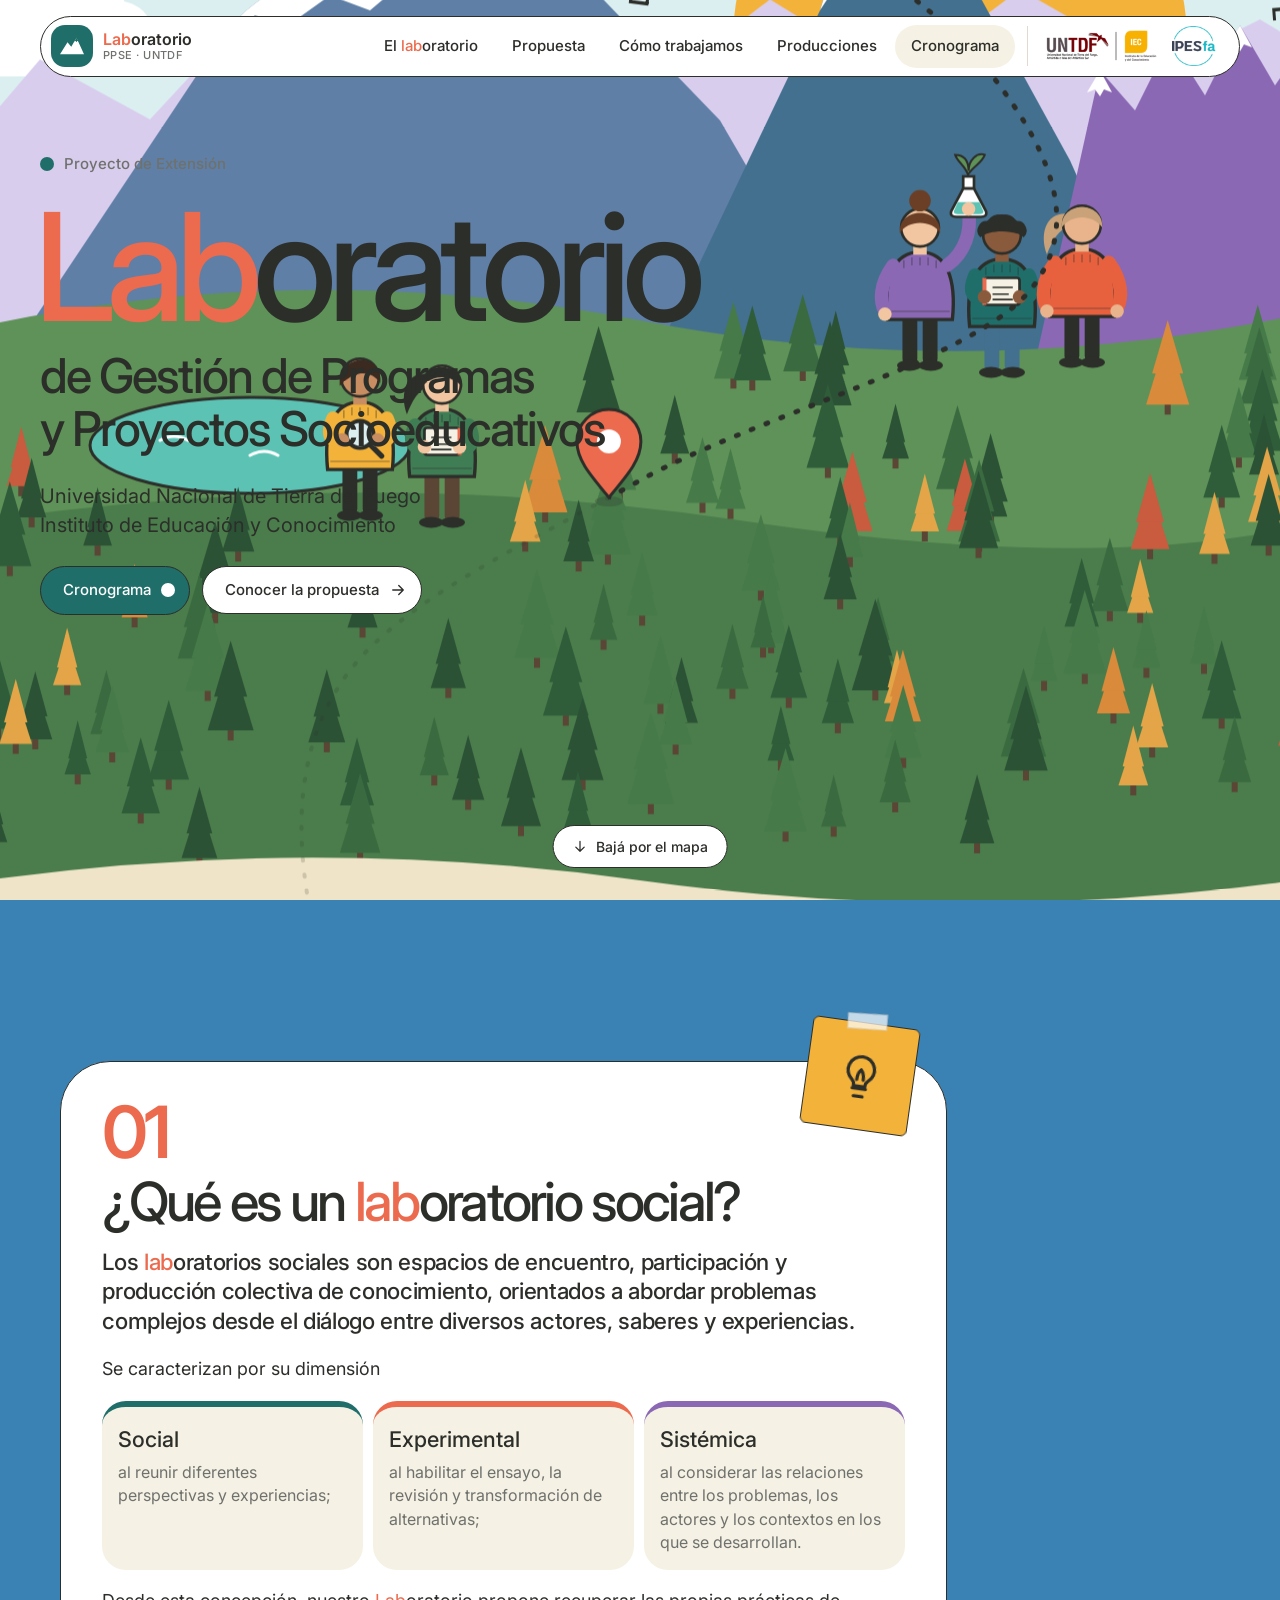
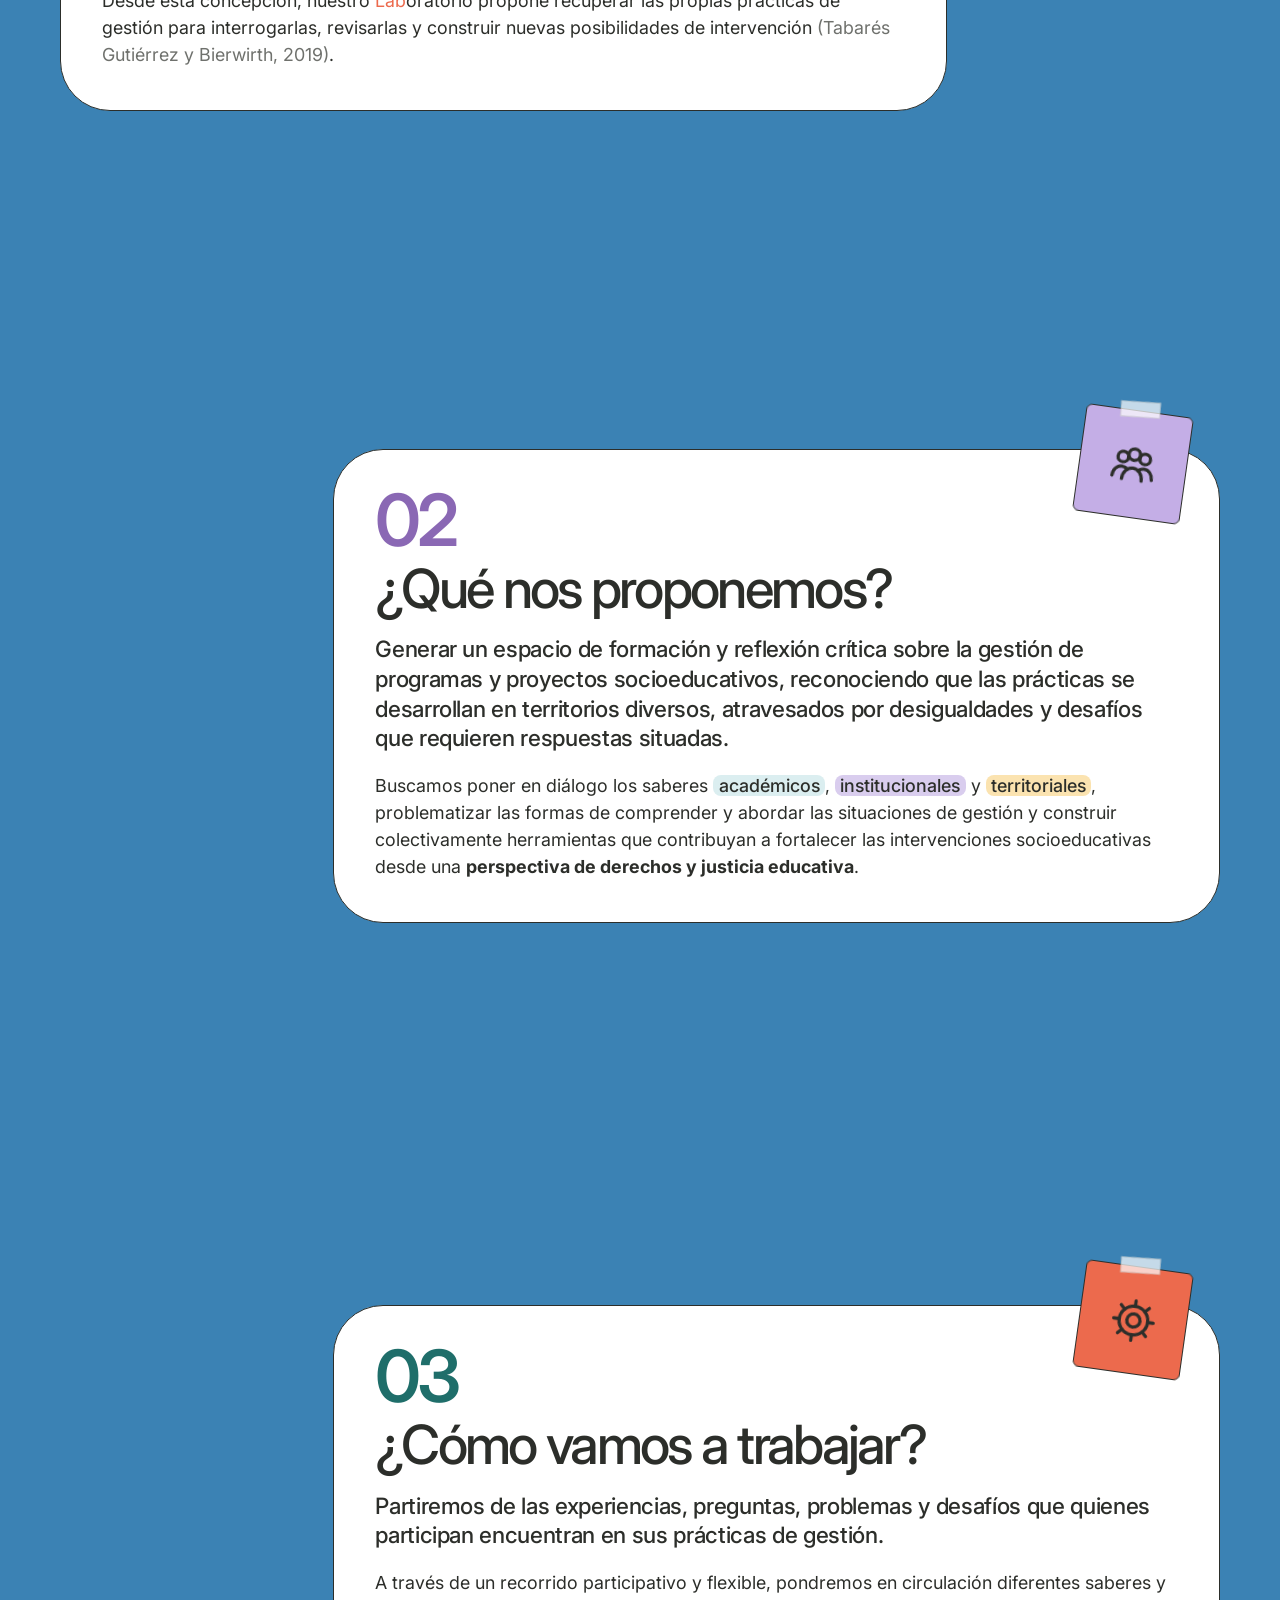
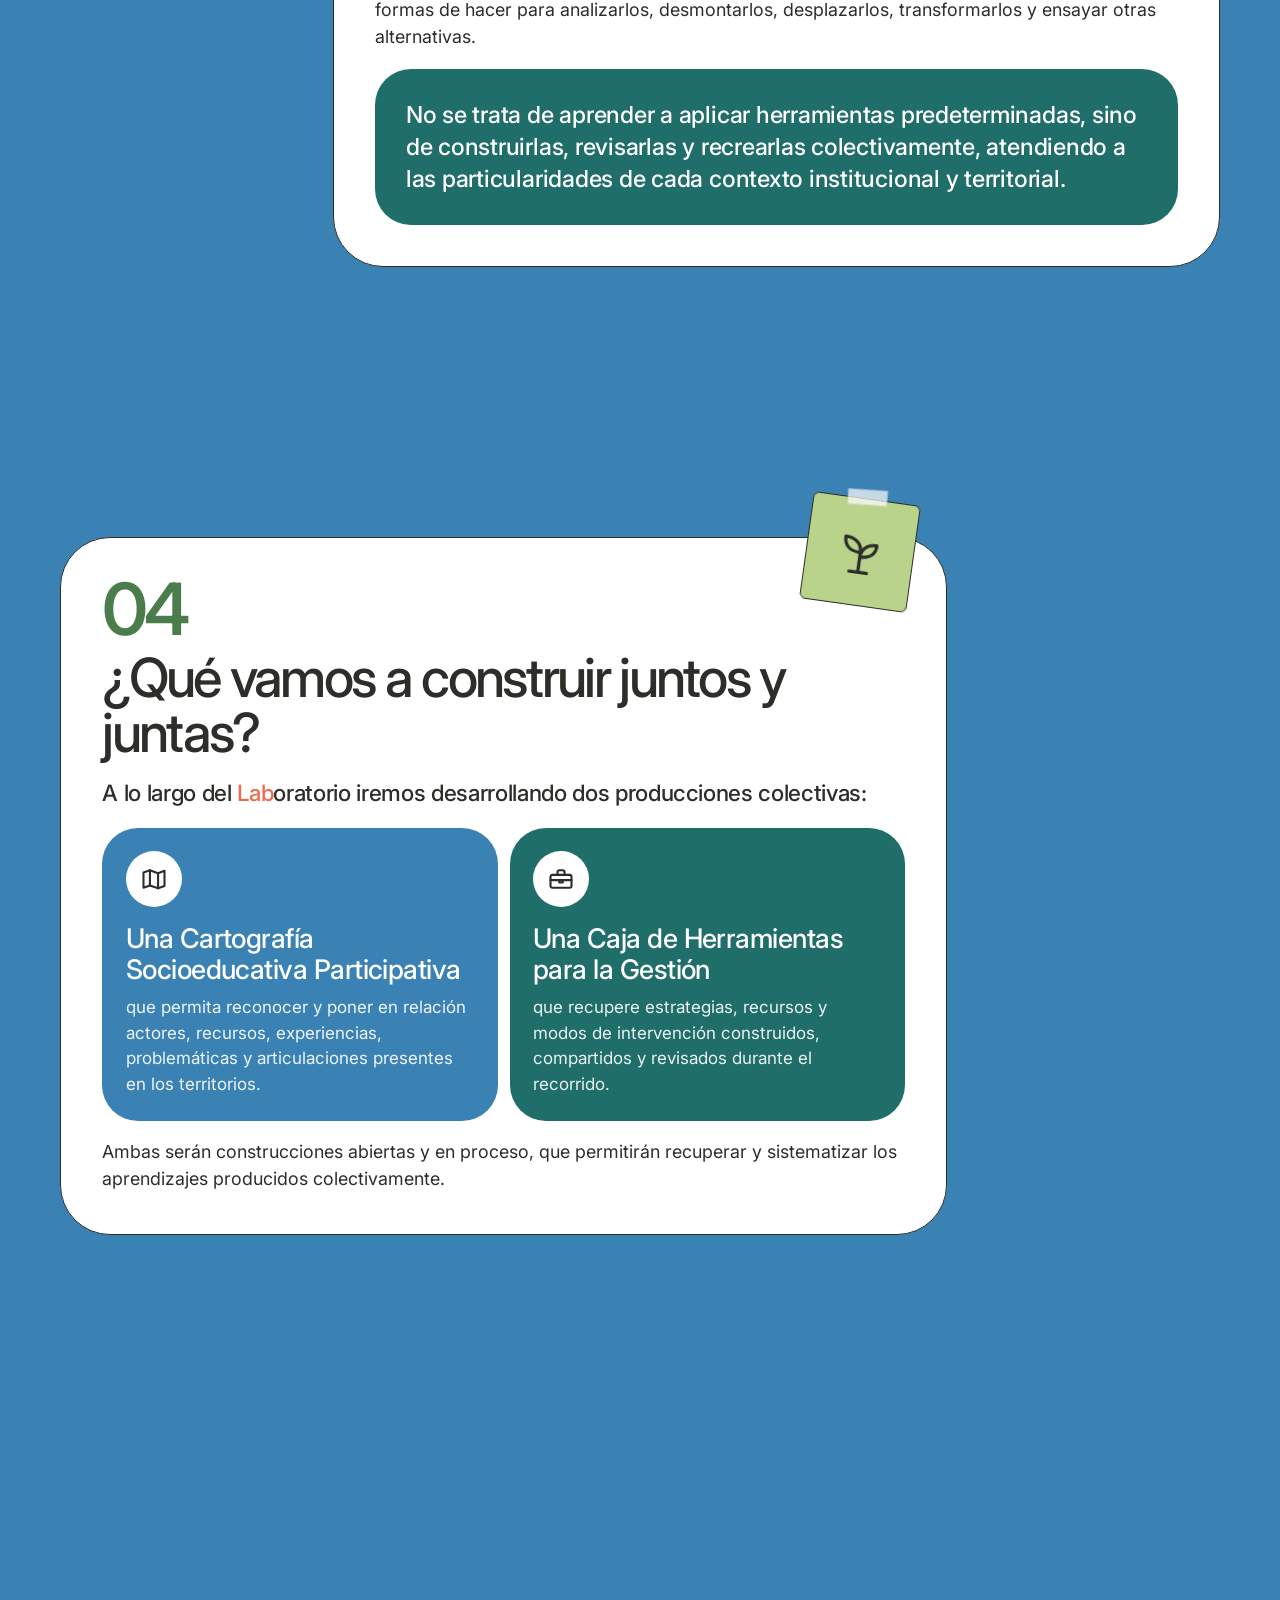
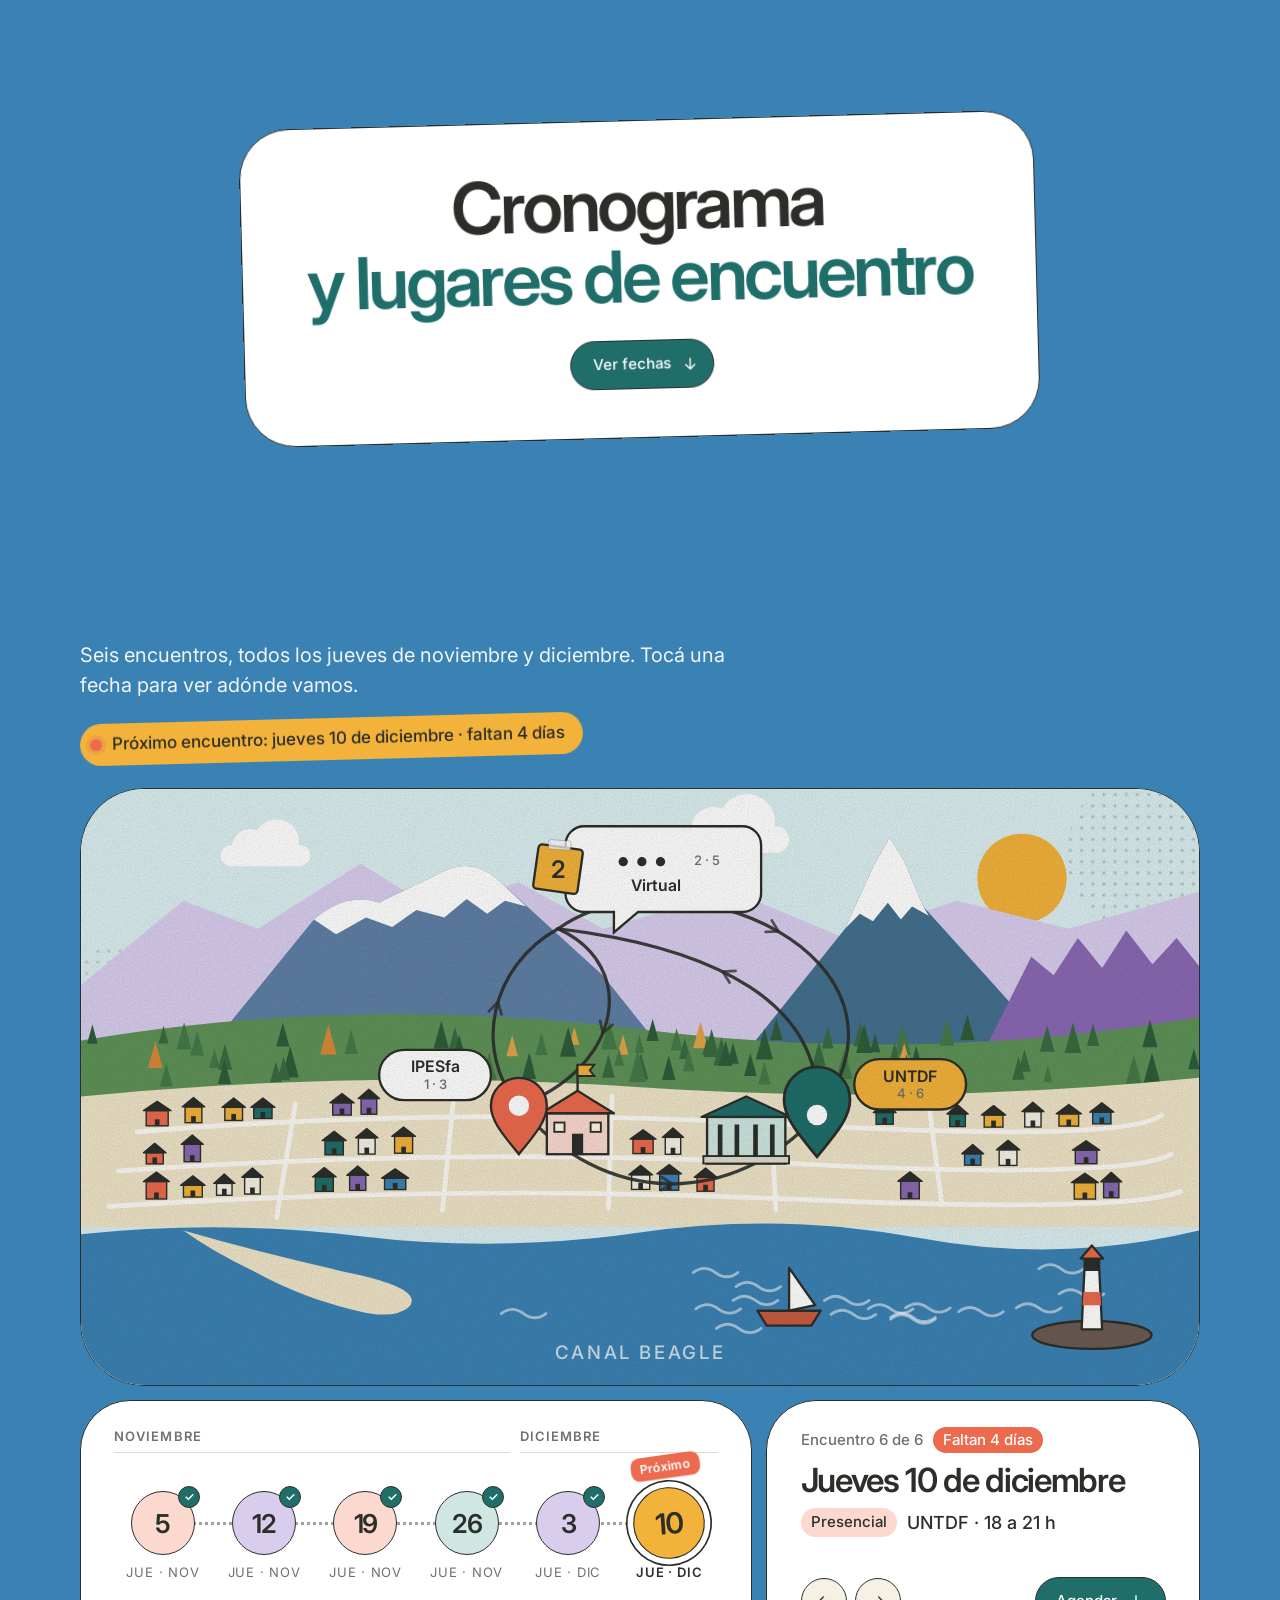
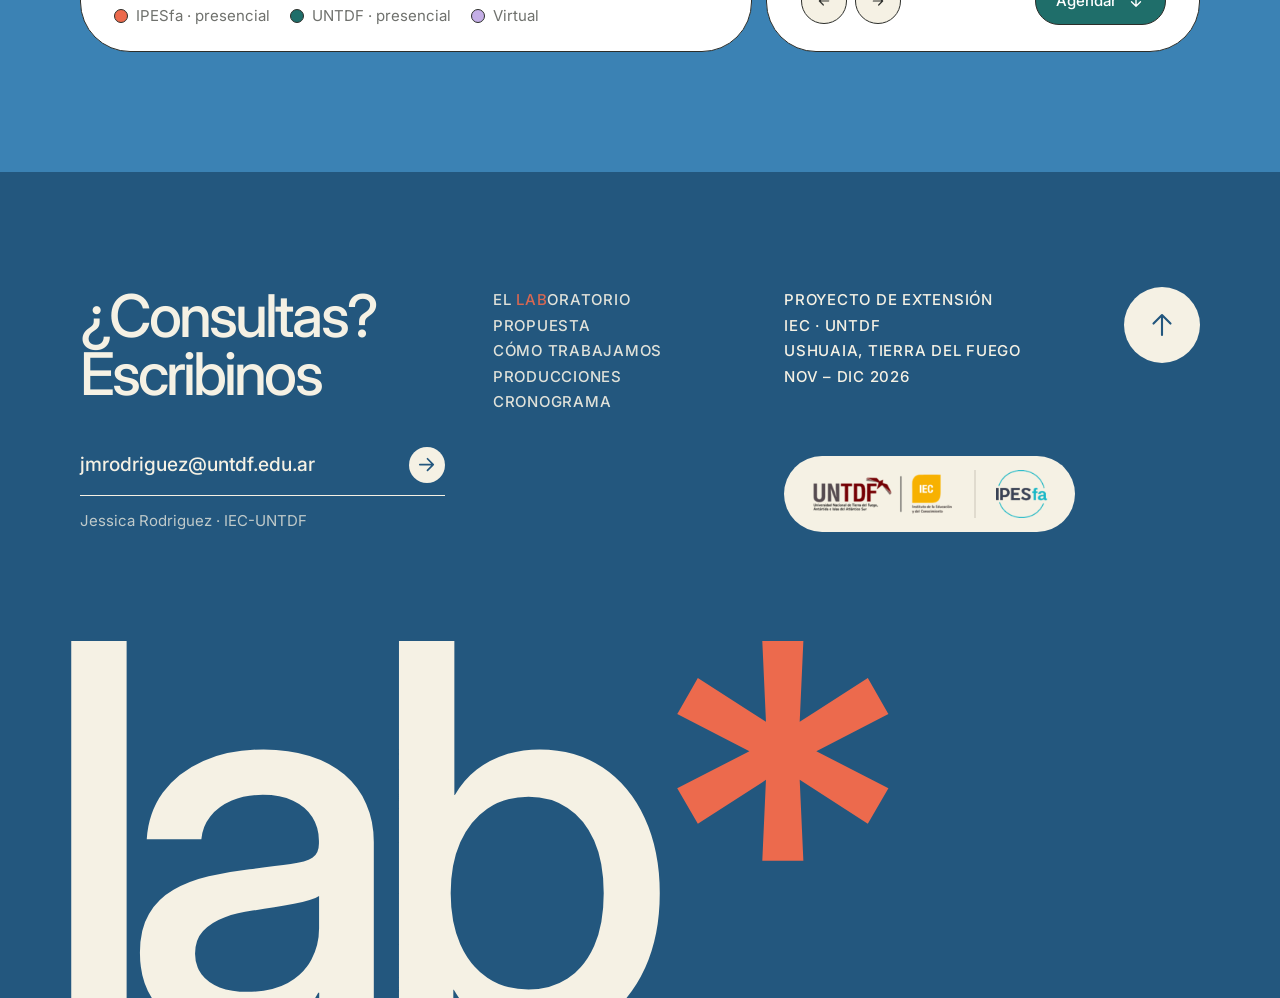
==== index.html @ ef100a5a "Landing del Laboratorio PPSE (IEC·UNTDF) Sitio estático: recorrido ilustrado por Ushuaia, capítulos " ====
<!doctype html>
<html lang="es" class="no-js">
<head>
  <meta charset="utf-8">
  <meta name="viewport" content="width=device-width, initial-scale=1">
  <title>Laboratorio de Gestión · UNTDF</title>
  <meta name="description" content="Laboratorio de Gestión de Programas y Proyectos Socioeducativos. Proyecto de extensión del Instituto de Educación y Conocimiento, UNTDF. Ushuaia, noviembre–diciembre 2026.">
  <link rel="preconnect" href="https://fonts.googleapis.com">
  <link rel="preconnect" href="https://fonts.gstatic.com" crossorigin>
  <link href="https://fonts.googleapis.com/css2?family=Inter:wght@400;500;600&display=swap" rel="stylesheet">
  <link rel="stylesheet" href="css/styles.css">
</head>
<body>

  <!-- Sprite de íconos -->
  <svg width="0" height="0" style="position:absolute" aria-hidden="true">
    <defs>
      <symbol id="i-people" viewBox="0 0 24 24"><circle cx="7" cy="9" r="2.4"/><circle cx="12" cy="7.5" r="2.6"/><circle cx="17" cy="9" r="2.4"/><path d="M3 18c0-2.6 1.8-4.6 4-4.6 1 0 1.9.4 2.6 1"/><path d="M21 18c0-2.6-1.8-4.6-4-4.6-1 0-1.9.4-2.6 1"/><path d="M7.5 19c0-3 2-5.4 4.5-5.4s4.5 2.4 4.5 5.4"/></symbol>
      <symbol id="i-gear" viewBox="0 0 24 24"><circle cx="12" cy="12" r="3"/><path d="M12 3v2.5M12 18.5V21M3 12h2.5M18.5 12H21M5.6 5.6l1.8 1.8M16.6 16.6l1.8 1.8M5.6 18.4l1.8-1.8M16.6 7.4l1.8-1.8"/><circle cx="12" cy="12" r="6.5"/></symbol>
      <symbol id="i-sprout" viewBox="0 0 24 24"><path d="M12 21v-9"/><path d="M12 12C12 8 9 5.5 4.5 5.5 4.5 10 7.5 12 12 12z"/><path d="M12 14c0-3.5 2.6-6 7-6 0 4-2.8 6-7 6z"/><path d="M8 21h8"/></symbol>
      <symbol id="i-bulb" viewBox="0 0 24 24"><path d="M9 17.5h6M10 21h4"/><path d="M12 3a6 6 0 0 0-3.6 10.8c.6.5 1 1.3 1 2.1v.6h5.2v-.6c0-.8.4-1.600 1-2.1A6 6 0 0 0 12 3z"/><path d="M10.5 13.5c0-2 .5-3.5 1.5-4.5 1 1 1.5 2.5 1.5 4.5"/></symbol>
      <symbol id="i-map" viewBox="0 0 24 24"><path d="M3 6.5l5.5-2 7 2.5 5.5-2v13l-5.5 2-7-2.5-5.5 2z"/><path d="M8.5 4.5v13M15.5 7v13"/></symbol>
      <symbol id="i-toolbox" viewBox="0 0 24 24"><rect x="3" y="8.5" width="18" height="11" rx="1.5"/><path d="M9 8.5V6a1.5 1.5 0 0 1 1.5-1.5h3A1.5 1.5 0 0 1 15 6v2.5"/><path d="M3 13h18M10.5 13v2h3v-2"/></symbol>
      <symbol id="i-arrow" viewBox="0 0 24 24"><path d="M5 12h14M13 6l6 6-6 6"/></symbol>
      <symbol id="i-down" viewBox="0 0 24 24"><path d="M12 5v14M6 13l6 6 6-6"/></symbol>
      <symbol id="i-mail" viewBox="0 0 24 24"><rect x="3" y="5.5" width="18" height="13" rx="1.5"/><path d="M3.5 6.5l8.5 6.5 8.5-6.5"/></symbol>
      <symbol id="i-cycle" viewBox="0 0 24 24"><path d="M20 12a8 8 0 0 1-13.7 5.6M4 12a8 8 0 0 1 13.7-5.6"/><path d="M18 3v4h-4M6 21v-4h4"/></symbol>
    </defs>
  </svg>

  <!-- ============ NAV ============ -->
  <header class="nav-wrap">
    <nav class="nav" aria-label="Principal">
      <a class="brand" href="#inicio">
        <span class="brand__mark" aria-hidden="true">
          <svg viewBox="0 0 40 40"><path d="M4 31 L14 15 L19 21 L26 9 L36 31 Z" fill="#fff"/><path d="M23 14 L26 9 L29 14 L27 13 L26 15 L24.5 13 Z" fill="var(--teal)"/></svg>
        </span>
        <span class="brand__name"><span><span class="brand__lab">Lab</span>oratorio</span><span class="brand__sub">PPSE · UNTDF</span></span>
      </a>
      <ul class="nav__links" id="nav-links">
        <li><a href="#laboratorio">El laboratorio</a></li>
        <li><a href="#proponemos">Propuesta</a></li>
        <li><a href="#trabajo">Cómo trabajamos</a></li>
        <li><a href="#construir">Producciones</a></li>
        <li><a href="#cronograma">Cronograma</a></li>
      </ul>
      <a class="nav__logo" href="#contacto" aria-label="UNTDF · Instituto de Educación y Conocimiento · IPESfa">
        <img src="assets/logo-untdf-iec.png" alt="" width="408" height="136">
        <img class="nav__logo-ipes" src="assets/logo-ipesfa.png" alt="" width="138" height="124">
      </a>
      <button class="nav__toggle" aria-controls="nav-links" aria-expanded="false" aria-label="Abrir menú">
        <span></span><span></span>
      </button>
    </nav>
  </header>

  <main>
    <!-- =========================================================
         EL DESCENSO: un mapa ilustrado de Ushuaia fijo detrás
         (sticky) que la cámara recorre de arriba hacia abajo
         mientras el contenido pasa por encima.
         ========================================================= -->
    <section class="journey" id="journey">

      <div class="stage" aria-hidden="true">
        <div class="world">
          <svg class="world__svg" viewBox="0 0 1440 3600" preserveAspectRatio="xMidYMid slice">
            <defs>
              <path id="sun-ring" d="M1040 520 m-290 0 a290 290 0 1 1 580 0 a290 290 0 1 1 -580 0"/>
              <mask id="route-mask" maskUnits="userSpaceOnUse" x="0" y="0" width="1440" height="3600">
                <path class="route__mask" fill="none" stroke="#fff" stroke-width="14"/>
              </mask>
            </defs>

            <!-- CIELO -->
            <rect width="1440" height="3600" fill="var(--cream)"/>
            <rect width="1440" height="1300" fill="var(--sky)"/>

            <g class="depth" data-depth="0.38">
              <circle cx="1040" cy="520" r="210" fill="var(--mustard)"/>
              <g class="sun-ring">
                <text class="ring-text"><textPath href="#sun-ring" textLength="1800" lengthAdjust="spacing">LABORATORIO SOCIAL · PROGRAMAS Y PROYECTOS SOCIOEDUCATIVOS · </textPath></text>
              </g>
            </g>
            <g class="depth" data-depth="0.22"><g id="w-clouds"></g></g>

            <!-- MONTAÑAS -->
            <g class="depth" data-depth="0.1">
              <path d="M0 1000 L120 860 L230 920 L360 780 L470 880 L600 820 L720 900 L850 800 L980 880 L1100 790 L1240 870 L1340 820 L1440 880 V1320 H0 Z" fill="var(--lilac-soft)"/>
            </g>
            <!-- Martial -->
            <path d="M40 1320 L300 930 Q350 860 410 880 L520 800 Q565 772 605 808 L800 1010 L980 1320 Z" fill="var(--slate)"/>
            <path d="M300 930 Q350 860 410 880 L520 800 Q565 772 605 808 L660 865 L628 852 L600 880 L566 850 L530 885 L488 868 L450 900 L410 885 L368 915 L335 905 Z" fill="var(--snow)"/>
            <!-- Monte Olivia -->
            <path d="M700 1320 L900 900 L950 740 L975 690 L1000 735 L1040 850 L1150 1050 L1270 1320 Z" fill="var(--olivia)"/>
            <path d="M900 900 L950 740 L975 690 L1000 735 L1040 850 L1046 866 L1020 848 L998 874 L974 842 L950 878 L926 860 Z" fill="var(--snow)"/>
            <!-- Cinco Hermanos -->
            <path d="M1100 1320 L1180 960 L1215 1000 L1250 930 L1285 985 L1320 915 L1355 975 L1390 925 L1420 990 L1440 960 V1320 Z" fill="var(--violet)"/>
            <path d="M1180 960 l12 22 l-8 -3 l-4 7 l-5 -7 l-8 3 Z M1250 930 l12 22 l-8 -3 l-4 7 l-5 -7 l-8 3 Z M1320 915 l12 22 l-8 -3 l-4 7 l-5 -7 l-8 3 Z M1390 925 l12 22 l-8 -3 l-4 7 l-5 -7 l-8 3 Z" fill="var(--snow)"/>

            <!-- BOSQUE -->
            <path d="M0 1230 Q360 1140 720 1210 T1440 1190 V1820 H0 Z" fill="var(--forest)"/>
            <path d="M0 1420 Q420 1350 820 1410 T1440 1400 V1820 H0 Z" fill="var(--forest-deep)"/>
            <g class="pop" data-y="1360">
              <ellipse cx="330" cy="1335" rx="160" ry="48" fill="var(--lagoon)" stroke="var(--ink)" stroke-width="3"/>
              <path d="M240 1330 q14 -8 28 0 M330 1345 q14 -8 28 0" stroke="#fff" stroke-width="3" fill="none" stroke-linecap="round"/>
            </g>
            <g id="w-trees"></g>

            <!-- CIUDAD -->
            <path d="M0 1780 Q360 1720 720 1770 T1440 1760 V2800 H0 Z" fill="var(--land)"/>
            <g class="streets" stroke="#fff" stroke-width="10" stroke-linecap="round" fill="none">
              <path d="M30 1900 Q400 1860 760 1890 T1420 1880"/>
              <path d="M20 2050 Q400 2010 760 2040 T1430 2030"/>
              <path d="M20 2200 Q400 2160 760 2190 T1430 2180"/>
              <path d="M20 2350 Q400 2310 760 2340 T1430 2330"/>
              <path d="M30 2500 Q400 2460 760 2490 T1420 2480"/>
              <path d="M200 1870 L180 2520 M430 1860 L415 2510 M660 1870 L655 2510 M890 1880 L900 2510 M1130 1870 L1150 2500"/>
            </g>
            <g id="w-houses"></g>

            <!-- sedes de los encuentros -->
            <g class="pop" data-y="2090">
              <path d="M520 2080 c-22 -26 -36 -42 -36 -62 a36 36 0 0 1 72 0 c0 20 -14 36 -36 62z" fill="var(--coral)" stroke="var(--ink)" stroke-width="3"/>
              <circle cx="520" cy="2018" r="13" fill="#fff"/>
            </g>
            <g class="pop" data-y="2340">
              <path d="M960 2330 c-22 -26 -36 -42 -36 -62 a36 36 0 0 1 72 0 c0 20 -14 36 -36 62z" fill="var(--teal)" stroke="var(--ink)" stroke-width="3"/>
              <circle cx="960" cy="2268" r="13" fill="#fff"/>
            </g>

            <!-- COSTA Y PUERTO -->
            <path d="M0 2780 Q200 2740 420 2770 T860 2760 T1440 2770 V3600 H0 Z" fill="var(--water)"/>
            <path d="M0 2780 Q200 2740 420 2770 T860 2760 T1440 2770" fill="none" stroke="var(--ink)" stroke-width="3"/>
            <!-- muelle -->
            <g class="pop" data-y="2900">
              <rect x="690" y="2760" width="70" height="210" fill="#c9a77c" stroke="var(--ink)" stroke-width="3"/>
              <rect x="600" y="2950" width="250" height="44" fill="#c9a77c" stroke="var(--ink)" stroke-width="3"/>
              <path d="M700 2790 h50 M700 2830 h50 M700 2870 h50 M700 2910 h50" stroke="var(--ink)" stroke-width="2"/>
            </g>
            <!-- caja de herramientas y mapa sobre el muelle -->
            <g class="pop" data-y="2950">
              <rect x="618" y="2880" width="120" height="72" rx="8" fill="var(--teal)" stroke="var(--ink)" stroke-width="3"/>
              <path d="M655 2880 v-16 a8 8 0 0 1 8 -8 h30 a8 8 0 0 1 8 8 v16" fill="none" stroke="var(--ink)" stroke-width="4"/>
              <path d="M618 2910 h120" stroke="var(--ink)" stroke-width="3"/>
              <rect x="668" y="2904" width="20" height="14" fill="var(--mustard)" stroke="var(--ink)" stroke-width="2"/>
              <rect x="636" y="2858" width="20" height="30" fill="var(--lilac)" stroke="var(--ink)" stroke-width="2" transform="rotate(-12 646 2873)"/>
              <rect x="700" y="2862" width="16" height="28" fill="var(--mustard)" stroke="var(--ink)" stroke-width="2" transform="rotate(10 708 2876)"/>
            </g>
            <g class="pop" data-y="2950">
              <path d="M760 2900 l26 -10 l26 10 l26 -10 v52 l-26 10 l-26 -10 l-26 10 z" fill="var(--cream)" stroke="var(--ink)" stroke-width="3"/>
              <path d="M786 2890 v52 M812 2900 v52" stroke="var(--ink)" stroke-width="2"/>
              <circle cx="800" cy="2918" r="5" fill="var(--coral)"/>
            </g>

            <!-- CANAL BEAGLE -->
            <g id="w-waves"></g>
            <g id="w-boats"></g>
            <!-- Faro Les Eclaireurs -->
            <g class="pop" data-y="3140"><g transform="translate(10 -120)">
              <ellipse cx="1090" cy="3262" rx="120" ry="26" fill="#6b5b53" stroke="var(--ink)" stroke-width="3"/>
              <path d="M1072 3250 L1078 3110 H1102 L1108 3250 Z" fill="#fff" stroke="var(--ink)" stroke-width="3"/>
              <path d="M1075 3185 H1105 L1103 3150 H1077 Z" fill="var(--coral)" stroke="var(--ink)" stroke-width="2"/>
              <rect x="1074" y="3092" width="32" height="20" fill="var(--ink)"/>
              <path d="M1070 3092 L1090 3070 L1110 3092 Z" fill="var(--coral)" stroke="var(--ink)" stroke-width="2"/>
              <path class="beam" d="M1106 3100 L1290 3060 L1290 3140 Z" fill="#fff8dc" opacity=".7"/>
            </g></g>

            <!-- PERSONAS (estilo del flyer; el "laboratorio" aparece sutil: matraz con brote, lupa, cuaderno) -->
            <g id="w-people"></g>

            <!-- RECORRIDO: camino punteado + marcador que acompaña la bajada -->
            <path class="route route--ghost" fill="none"/>
            <path class="route route--drawn" fill="none" mask="url(#route-mask)"/>
            <g class="traveler">
              <g class="traveler__bob">
                <ellipse cx="0" cy="4" rx="14" ry="5" fill="rgba(44,46,42,.25)"/>
                <path d="M0 0 c-20 -24 -32 -38 -32 -56 a32 32 0 0 1 64 0 c0 18 -12 32 -32 56z" fill="var(--coral)" stroke="var(--ink)" stroke-width="3"/>
                <circle cy="-56" r="12" fill="#fff"/>
              </g>
            </g>
          </svg>
        </div>
      </div>

      <div class="journey__content">

        <!-- 0 · CIELO / HERO -->
        <div class="chapter chapter--hero" id="inicio">
          <div class="hero">
            <p class="eyebrow"><span class="dot dot--teal" aria-hidden="true"></span>Proyecto de Extensión</p>
            <h1 class="hero__title">
              <span class="hero__display" data-split>Laboratorio</span>
              <span class="hero__rest">de Gestión de Programas y&nbsp;Proyectos Socioeducativos</span>
            </h1>
            <p class="hero__lead">Universidad Nacional de Tierra del Fuego<br>Instituto de Educación y Conocimiento</p>
            <div class="hero__actions">
              <a class="btn btn--teal" href="#cronograma">Cronograma <span class="dot dot--white" aria-hidden="true"></span></a>
              <a class="btn btn--ghost" href="#laboratorio">Conocer la propuesta <svg class="ico"><use href="#i-arrow"/></svg></a>
            </div>
          </div>
          <a class="scroll-cue" href="#laboratorio"><svg class="ico"><use href="#i-down"/></svg> Bajá por el mapa</a>
        </div>

        <!-- 1 · MONTAÑA -->
        <article class="chapter chapter--left" id="laboratorio">
          <div class="card">
            <div class="postit postit--mustard" aria-hidden="true"><svg class="ico"><use href="#i-bulb"/></svg></div>
            <p class="card__num">01</p>
            <h2>¿Qué es un laboratorio social?</h2>
            <p class="card__lead">Los laboratorios sociales son espacios de encuentro, participación y producción colectiva de conocimiento, orientados a abordar problemas complejos desde el diálogo entre diversos actores, saberes y experiencias.</p>
            <p>Se caracterizan por su dimensión</p>
            <div class="dims">
              <div class="dim dim--teal"><h3>Social</h3><p>al reunir diferentes perspectivas y experiencias;</p></div>
              <div class="dim dim--coral"><h3>Experimental</h3><p>al habilitar el ensayo, la revisión y transformación de alternativas;</p></div>
              <div class="dim dim--violet"><h3>Sistémica</h3><p>al considerar las relaciones entre los problemas, los actores y los contextos en los que se desarrollan.</p></div>
            </div>
            <p>Desde esta concepción, nuestro Laboratorio propone recuperar las propias prácticas de gestión para interrogarlas, revisarlas y construir nuevas posibilidades de intervención <cite class="muted">(Tabarés Gutiérrez y Bierwirth, 2019)</cite>.</p>
          </div>
        </article>

        <!-- 2 · BOSQUE -->
        <article class="chapter chapter--right" id="proponemos">
          <div class="card">
            <div class="postit postit--lilac" aria-hidden="true"><svg class="ico"><use href="#i-people"/></svg></div>
            <p class="card__num">02</p>
            <h2>¿Qué nos proponemos?</h2>
            <p class="card__lead">Generar un espacio de formación y reflexión crítica sobre la gestión de programas y proyectos socioeducativos, reconociendo que las prácticas se desarrollan en territorios diversos, atravesados por desigualdades y desafíos que requieren respuestas situadas.</p>
            <p>Buscamos poner en diálogo los saberes <mark class="hl hl--sky">académicos</mark>, <mark class="hl hl--lilac">institucionales</mark> y <mark class="hl hl--sun">territoriales</mark>, problematizar las formas de comprender y abordar las situaciones de gestión y construir colectivamente herramientas que contribuyan a fortalecer las intervenciones socioeducativas desde una <strong>perspectiva de derechos y justicia educativa</strong>.</p>
          </div>
        </article>

        <!-- 3 · CIUDAD -->
        <article class="chapter chapter--right" id="trabajo">
          <div class="card">
            <div class="postit postit--coral" aria-hidden="true"><svg class="ico"><use href="#i-gear"/></svg></div>
            <p class="card__num">03</p>
            <h2>¿Cómo vamos a trabajar?</h2>
            <p class="card__lead">Partiremos de las experiencias, preguntas, problemas y desafíos que quienes participan encuentran en sus prácticas de gestión.</p>
            <p>A través de un recorrido participativo y flexible, pondremos en circulación diferentes saberes y formas de hacer para analizarlos, desmontarlos, desplazarlos, transformarlos y ensayar otras alternativas.</p>
            <blockquote class="quote">No se trata de aprender a aplicar herramientas predeterminadas, sino de construirlas, revisarlas y recrearlas colectivamente, atendiendo a las particularidades de cada contexto institucional y territorial.</blockquote>
          </div>
        </article>

        <!-- 4 · COSTA -->
        <article class="chapter chapter--left" id="construir">
          <div class="card card--wide">
            <div class="postit postit--green" aria-hidden="true"><svg class="ico"><use href="#i-sprout"/></svg></div>
            <p class="card__num">04</p>
            <h2>¿Qué vamos a construir juntos y juntas?</h2>
            <p class="card__lead">A lo largo del Laboratorio iremos desarrollando dos producciones colectivas:</p>
            <div class="products">
              <div class="product product--map">
                <span class="product__icon"><svg class="ico"><use href="#i-map"/></svg></span>
                <h3>Una Cartografía Socioeducativa Participativa</h3>
                <p>que permita reconocer y poner en relación actores, recursos, experiencias, problemáticas y articulaciones presentes en los territorios.</p>
              </div>
              <div class="product product--box">
                <span class="product__icon"><svg class="ico"><use href="#i-toolbox"/></svg></span>
                <h3>Una Caja de Herramientas para la Gestión</h3>
                <p>que recupere estrategias, recursos y modos de intervención construidos, compartidos y revisados durante el recorrido.</p>
              </div>
            </div>
            <p>Ambas serán construcciones abiertas y en proceso, que permitirán recuperar y sistematizar los aprendizajes producidos colectivamente.</p>
          </div>
        </article>

        <!-- 5 · CANAL -->
        <div class="chapter chapter--outro">
          <div class="signboard">
            <p class="signage"><span>Cronograma</span><span>y lugares de encuentro</span></p>
            <a class="btn btn--teal" href="#cronograma">Ver fechas <svg class="ico"><use href="#i-down"/></svg></a>
          </div>
        </div>
      </div>
    </section>

    <!-- ============ CRONOGRAMA (corte directo al agua) ============ -->
    <section class="cronograma" id="cronograma">
      <div class="container">
        <header class="section-head crono__head reveal">
          <h2 class="section-title visually-hidden">Cronograma y lugares de encuentro</h2>
          <p class="crono__intro">Seis encuentros, todos los jueves de noviembre y diciembre. Tocá una fecha para ver adónde vamos.</p>
          <p class="crono__next" id="crono-next" hidden></p>
        </header>

        <div class="crono reveal">
          <div class="map-wrap">
            <!-- Mapa ilustrado de Ushuaia (no a escala; ubicaciones aproximadas).
                 Casas, árboles, olas y el recorrido se dibujan desde main.js -->
            <svg class="map" viewBox="0 0 1200 640" role="img" aria-labelledby="map-title">
              <title id="map-title">Mapa ilustrado de Ushuaia con el recorrido de los seis encuentros entre IPESfa, UNTDF y los encuentros virtuales.</title>
              <defs>
                <pattern id="m-dots" width="12" height="12" patternUnits="userSpaceOnUse"><circle cx="6" cy="6" r="1.8" fill="var(--ink)"/></pattern>
                <filter id="m-grain" x="0" y="0" width="100%" height="100%">
                  <feTurbulence type="fractalNoise" baseFrequency=".85" numOctaves="2" stitchTiles="stitch"/>
                  <feColorMatrix values="0 0 0 0 .17  0 0 0 0 .18  0 0 0 0 .16  0 0 0 .55 0"/>
                </filter>
              </defs>
              <rect width="1200" height="640" fill="var(--sky)"/>
              <circle cx="1150" cy="70" r="92" fill="url(#m-dots)" opacity=".22"/>
              <circle cx="40" cy="250" r="80" fill="url(#m-dots)" opacity=".18"/>
              <circle cx="1010" cy="96" r="48" fill="var(--mustard)"/>
              <g id="m-clouds"></g>
              <path d="M0 210 L110 120 L190 150 L300 80 L380 130 L470 100 L560 150 L700 110 L820 160 L940 120 L1060 150 L1200 110 V300 H0 Z" fill="var(--lilac-soft)"/>
              <path d="M120 300 L250 140 Q285 110 320 122 L390 88 Q420 74 446 96 L560 200 L640 300 Z" fill="var(--slate)"/>
              <path d="M250 140 Q285 110 320 122 L390 88 Q420 74 446 96 L478 126 L455 120 L436 134 L414 118 L390 138 L360 130 L334 148 L306 138 L274 156 Z" fill="var(--snow)"/>
              <path d="M700 300 L820 150 L852 80 L868 52 L884 78 L904 126 L980 210 L1060 300 Z" fill="var(--olivia)"/>
              <path d="M820 150 L852 80 L868 52 L884 78 L904 126 L910 136 L892 126 L880 140 L866 122 L850 142 L836 134 Z" fill="var(--snow)"/>
              <path d="M960 300 L1020 180 L1044 200 L1070 160 L1096 192 L1122 152 L1150 188 L1176 160 L1200 190 V300 Z" fill="var(--violet)"/>
              <path d="M0 270 Q300 220 600 258 T1200 245 V420 H0 Z" fill="var(--forest)"/>
              <g id="m-trees"></g>
              <path d="M0 330 Q300 300 600 320 T1200 310 V470 H0 Z" fill="var(--land)"/>
              <g class="map__streets" stroke="#fff" stroke-width="5" stroke-linecap="round" fill="none" opacity=".85">
                <path d="M60 368 Q400 340 760 360 T1160 350"/>
                <path d="M40 410 Q400 384 760 402 T1170 392"/>
                <path d="M30 448 Q400 424 760 440 T1180 432"/>
                <path d="M230 338 L210 460 M400 330 L388 452 M570 330 L566 450 M740 342 L746 452 M910 338 L924 446"/>
              </g>
              <g id="m-houses"></g>
              <path d="M0 478 Q150 462 300 480 T600 476 T900 482 T1200 474 V640 H0 Z" fill="var(--water)"/>
              <path d="M110 474 Q200 500 300 522 Q368 538 352 556 Q336 570 296 560 Q236 546 186 518 Q140 496 110 474 Z" fill="var(--land)"/>
              <g id="m-sea"></g>
              <text x="600" y="612" text-anchor="middle" class="map__water-label">Canal Beagle</text>

              <!-- Recorrido 1 → 6 (lo arma main.js) -->
              <g id="m-route" class="route"></g>

              <g class="place" data-place="virtual" tabindex="0" role="button" aria-label="Virtual: encuentros 2 y 5" transform="translate(-150 -50)">
                <path d="M690 90 h170 a20 20 0 0 1 20 20 v52 a20 20 0 0 1 -20 20 h-112 l-26 22 v-22 h-32 a20 20 0 0 1 -20 -20 v-52 a20 20 0 0 1 20 -20z" class="place__bubble"/>
                <circle cx="732" cy="128" r="5" fill="var(--ink)"/><circle cx="752" cy="128" r="5" fill="var(--ink)"/><circle cx="772" cy="128" r="5" fill="var(--ink)"/>
                <text x="740" y="160" class="place__name">Virtual</text>
                <text x="808" y="132" class="place__nums">2 · 5</text>
              </g>
              <g class="place" data-place="ipesfa" tabindex="0" role="button" aria-label="IPESfa: encuentros 1 y 3" transform="translate(470 392)">
                <!-- edificio del instituto -->
                <g class="place__building" transform="translate(30 -44)">
                  <path d="M33 -24 V-52" stroke="var(--ink)" stroke-width="2.5"/>
                  <path d="M33 -52 h18 l-5 6 l5 6 h-18z" fill="var(--mustard)" stroke="var(--ink)" stroke-width="2"/>
                  <rect x="0" y="0" width="66" height="44" fill="#fbd9cf" stroke="var(--ink)" stroke-width="2.5"/>
                  <path d="M-6 0 L33 -24 L72 0 Z" fill="var(--coral)" stroke="var(--ink)" stroke-width="2.5" stroke-linejoin="round"/>
                  <rect x="27" y="22" width="12" height="22" fill="var(--ink)"/>
                  <rect x="8" y="10" width="11" height="10" fill="#fff8dc" stroke="var(--ink)" stroke-width="2"/>
                  <rect x="47" y="10" width="11" height="10" fill="#fff8dc" stroke="var(--ink)" stroke-width="2"/>
                </g>
                <path class="place__pin" d="M0 0 c-18 -22 -30 -36 -30 -52 a30 30 0 0 1 60 0 c0 16 -12 30 -30 52z"/>
                <circle cy="-52" r="11" fill="#fff"/>
                <g class="place__label" transform="translate(-150 -112)">
                  <rect width="120" height="54" rx="27"/>
                  <text x="60" y="24" text-anchor="middle" class="place__name">IPESfa</text>
                  <text x="60" y="42" text-anchor="middle" class="place__nums">1 · 3</text>
                </g>
              </g>
              <g class="place" data-place="untdf" tabindex="0" role="button" aria-label="UNTDF: encuentros 4 y 6" transform="translate(790 402)">
                <!-- edificio de la universidad -->
                <g class="place__building" transform="translate(-118 -50)">
                  <rect x="0" y="0" width="84" height="50" fill="#cfe6e2" stroke="var(--ink)" stroke-width="2.5"/>
                  <path d="M-6 0 L42 -22 L90 0 Z" fill="var(--teal)" stroke="var(--ink)" stroke-width="2.5" stroke-linejoin="round"/>
                  <path d="M14 8 V42 M32 8 V42 M52 8 V42 M70 8 V42" stroke="var(--ink)" stroke-width="5"/>
                  <rect x="-4" y="42" width="92" height="8" fill="var(--sand)" stroke="var(--ink)" stroke-width="2"/>
                </g>
                <path class="place__pin" d="M0 0 c-18 -22 -30 -36 -30 -52 a30 30 0 0 1 60 0 c0 16 -12 30 -30 52z"/>
                <circle cy="-52" r="11" fill="#fff"/>
                <g class="place__label" transform="translate(40 -112)">
                  <rect width="120" height="54" rx="27"/>
                  <text x="60" y="24" text-anchor="middle" class="place__name">UNTDF</text>
                  <text x="60" y="42" text-anchor="middle" class="place__nums">4 · 6</text>
                </g>
              </g>

              <!-- post-it que viaja por el recorrido -->
              <g id="m-traveler" class="traveler-note" aria-hidden="true">
                <g class="traveler-note__bob">
                  <rect x="-24" y="-24" width="48" height="48" rx="4" transform="rotate(8)"/>
                  <rect x="-12" y="-31" width="24" height="10" rx="2" class="traveler-note__tape" transform="rotate(4)"/>
                  <text id="m-traveler-num" y="10" text-anchor="middle">1</text>
                </g>
              </g>

              <rect width="1200" height="640" filter="url(#m-grain)" class="map__grain" pointer-events="none"/>
            </svg>
          </div>

          <!-- Panel: línea de tiempo + detalle del encuentro elegido.
               TODO equipo: el 26/11 en Página 1 dice "1 a 21hs" (se puso 18 a 21 h). Los virtuales no tienen horario. -->
          <div class="crono__panel">
            <div class="timeline">
              <p class="timeline__months" aria-hidden="true"><span>Noviembre</span><span>Diciembre</span></p>
              <ol class="timeline__stops" role="tablist" aria-label="Encuentros">
                <li><button class="stop" role="tab" data-place="ipesfa" data-date="2026-11-05" data-time="18 a 21 h" aria-selected="true"><span class="stop__day">5</span><span class="stop__mon">jue · nov</span></button></li>
                <li><button class="stop" role="tab" data-place="virtual" data-date="2026-11-12" data-time="" aria-selected="false"><span class="stop__day">12</span><span class="stop__mon">jue · nov</span></button></li>
                <li><button class="stop" role="tab" data-place="ipesfa" data-date="2026-11-19" data-time="18 a 21 h" aria-selected="false"><span class="stop__day">19</span><span class="stop__mon">jue · nov</span></button></li>
                <li><button class="stop" role="tab" data-place="untdf" data-date="2026-11-26" data-time="18 a 21 h" aria-selected="false"><span class="stop__day">26</span><span class="stop__mon">jue · nov</span></button></li>
                <li><button class="stop" role="tab" data-place="virtual" data-date="2026-12-03" data-time="" aria-selected="false"><span class="stop__day">3</span><span class="stop__mon">jue · dic</span></button></li>
                <li><button class="stop" role="tab" data-place="untdf" data-date="2026-12-10" data-time="18 a 21 h" aria-selected="false"><span class="stop__day">10</span><span class="stop__mon">jue · dic</span></button></li>
              </ol>
              <ul class="timeline__legend">
                <li><i class="sw sw--ipesfa" aria-hidden="true"></i>IPESfa · presencial</li>
                <li><i class="sw sw--untdf" aria-hidden="true"></i>UNTDF · presencial</li>
                <li><i class="sw sw--virtual" aria-hidden="true"></i>Virtual</li>
              </ul>
            </div>

            <div class="detail" aria-live="polite">
              <p class="detail__kicker"><span id="d-num">Encuentro 1 de 6</span><span class="detail__status" id="d-status" hidden></span></p>
              <p class="detail__date" id="d-date">Jueves 5 de noviembre</p>
              <p class="detail__where"><span class="mode mode--presencial" id="d-mode">Presencial</span><span id="d-where">IPESfa · 18 a 21 h</span></p>
              <div class="detail__actions">
                <button class="detail__arrow" id="d-prev" aria-label="Encuentro anterior"><svg class="ico"><use href="#i-arrow"/></svg></button>
                <button class="detail__arrow" id="d-next" aria-label="Encuentro siguiente"><svg class="ico"><use href="#i-arrow"/></svg></button>
                <a class="btn btn--teal detail__ics" id="d-ics" href="#" download="laboratorio-encuentro-1.ics" hidden>Agendar <svg class="ico"><use href="#i-down"/></svg></a>
              </div>
            </div>
          </div>
        </div>

        <!-- Imagen del flyer (adjunta en Página 1) — oculta por ahora; descomentar para volver a mostrarla.
        <figure class="flyer reveal">
          <img src="assets/flyer.jpg" alt="Ilustración del Laboratorio: manos que ubican post-its con íconos sobre un mapa de Ushuaia con montañas, el canal, casas y una caja de herramientas." width="1374" height="1145" loading="lazy">
        </figure>
        -->

      </div>
    </section>
  </main>

  <!-- ============ FOOTER: contacto + navegación + palabra gigante ============ -->
  <footer class="footer" id="contacto">
    <div class="container footer__top">
      <div class="footer__contact">
        <h2 class="footer__title">¿Consultas?<br>Escribinos</h2>
        <a class="footer__mail" href="mailto:jmrodriguez@untdf.edu.ar">
          <span>jmrodriguez@untdf.edu.ar</span>
          <span class="footer__mail-go" aria-hidden="true"><svg class="ico"><use href="#i-arrow"/></svg></span>
        </a>
        <p class="footer__person">Jessica Rodriguez · IEC-UNTDF</p>
      </div>

      <ul class="footer__nav">
        <li><a href="#laboratorio">El laboratorio</a></li>
        <li><a href="#proponemos">Propuesta</a></li>
        <li><a href="#trabajo">Cómo trabajamos</a></li>
        <li><a href="#construir">Producciones</a></li>
        <li><a href="#cronograma">Cronograma</a></li>
      </ul>

      <div class="footer__org">
        <p>Proyecto de Extensión<br>IEC · UNTDF<br>Ushuaia, Tierra del Fuego<br>Nov – Dic 2026</p>
        <div class="footer__logos">
        <img src="assets/logo-untdf-iec.png" alt="Universidad Nacional de Tierra del Fuego · Instituto de la Educación y del Conocimiento" width="408" height="136" loading="lazy">
        <span class="footer__sep" aria-hidden="true"></span>
        <img src="assets/logo-ipesfa.png" alt="IPESfa" width="138" height="124" loading="lazy">
        </div>
      </div>

      <a class="footer__top-btn" href="#inicio" aria-label="Volver al inicio">
        <svg class="ico"><use href="#i-arrow"/></svg>
      </a>
    </div>

    <p class="footer__word" aria-hidden="true">lab<span>*</span></p>
  </footer>

  <script src="js/main.js"></script>
</body>
</html>
---- css/styles.css ----
/* =========================================================
   Laboratorio PPSE · UNTDF
   Base visual "MindMarket" (crema, Inter gigante, radios 50px,
   sin sombras) + paleta del flyer.
   Efecto "Karl": libro pop-up — un mapa ilustrado de Ushuaia que
   se recorre bajando, con capas a distinta velocidad y elementos
   que se levantan al entrar en escena.
   ========================================================= */

:root {
  /* Superficies */
  --cream: #f5f1e4;
  --white: #ffffff;
  --sand: #e0dbce;

  /* Texto y líneas */
  --ink: #2c2e2a;
  --stone: #6f716d;

  /* Acentos (tomados de la ilustración del flyer) */
  --teal: #1f6e6a;
  --teal-deep: #15504d;
  --coral: #ec6a4d;
  --mustard: #f3b23a;
  --lilac: #c4aee6;
  --lilac-soft: #d9cdee;
  --violet: #8a68b4;
  --leaf: #b9d38a;
  --water: #3b82b4;
  --water-deep: #23577e;
  --sky: #dbeef0;
  --lagoon: #5cc3b4;

  /* Paisaje */
  --slate: #5f7fa6;
  --olivia: #43708f;
  --snow: #ffffff;
  --forest: #5f9258;
  --forest-deep: #4a7d4b;
  --land: #efe4c8;

  /* Tipografía */
  --font: 'Inter', ui-sans-serif, system-ui, -apple-system, "Segoe UI", Roboto, sans-serif;
  --text-display: clamp(68px, 14vw, 150px);
  --text-heading-lg: clamp(40px, 6.4vw, 81px);
  --text-heading: clamp(30px, 3.8vw, 48px);
  --text-heading-sm: clamp(22px, 2.4vw, 28px);
  --text-sub: 20px;
  --text-body: 17px;
  --text-sm: 15px;

  /* Forma y ritmo */
  --radius: 50px;
  --radius-art: 64px;
  --max: 1200px;
  --gutter: clamp(16px, 4vw, 40px);
  --pop: cubic-bezier(.34, 1.56, .64, 1);
}

*, *::before, *::after { box-sizing: border-box; }
html { scroll-behavior: smooth; scroll-padding-top: 110px; }
body {
  margin: 0;
  background: var(--cream);
  color: var(--ink);
  font-family: var(--font);
  font-size: var(--text-body);
  line-height: 1.5;
  -webkit-font-smoothing: antialiased;
  overflow-x: clip;
}
img, svg { display: block; max-width: 100%; }
h1, h2, h3 { font-weight: 500; margin: 0; }
p { margin: 0 0 1em; }
a { color: inherit; }
cite { font-style: normal; }

.container { width: 100%; max-width: var(--max); margin: 0 auto; padding: 0 var(--gutter); }
.muted { color: var(--stone); }

.ico { width: 1.2em; height: 1.2em; fill: none; stroke: currentColor; stroke-width: 1.8; stroke-linecap: round; stroke-linejoin: round; flex: none; }

.dot { width: 14px; height: 14px; border-radius: 50%; display: inline-block; flex: none; }
.dot--teal { background: var(--teal); }
.dot--coral { background: var(--coral); }
.dot--white { background: var(--white); }
.dot--mustard { background: var(--mustard); }

.eyebrow {
  display: inline-flex; align-items: center; gap: 10px;
  font-size: var(--text-sm); font-weight: 500; color: var(--stone);
  margin: 0 0 20px;
}
.eyebrow--light { color: rgba(255,255,255,.85); }

/* ---------- Botones ---------- */
.btn {
  display: inline-flex; align-items: center; gap: 10px;
  padding: 12px 14px 12px 22px; border-radius: var(--radius);
  font-size: var(--text-sm); font-weight: 500; text-decoration: none;
  border: 1.5px solid var(--ink); transition: transform .25s var(--pop), background .2s ease;
}
.btn:hover { transform: translateY(-3px) rotate(-1.5deg); }
.btn:focus-visible, .nav a:focus-visible, .place:focus-visible { outline: 3px solid var(--coral); outline-offset: 3px; }
.btn--ghost { background: var(--white); color: var(--ink); }
.btn--teal { background: var(--teal); color: var(--white); }
.btn--teal:hover { background: var(--teal-deep); }
.btn--white { background: var(--white); color: var(--ink); padding: 12px 22px 12px 16px; }

/* ---------- Nav en píldora ---------- */
.nav-wrap { position: fixed; top: 16px; left: 0; right: 0; z-index: 50; padding: 0 var(--gutter); pointer-events: none; }
.nav {
  pointer-events: auto; position: relative;
  max-width: var(--max); margin: 0 auto;
  display: flex; align-items: center; gap: 12px;
  background: var(--white); border: 1.5px solid var(--ink);
  border-radius: var(--radius); padding: 8px 8px 8px 10px;
}
.brand { display: flex; align-items: center; gap: 10px; text-decoration: none; margin-right: auto; }
.brand__mark { width: 42px; height: 42px; border-radius: 14px; background: var(--teal); display: grid; place-items: center; }
.brand__mark svg { width: 30px; height: 30px; }
.brand__name { font-weight: 600; font-size: 16px; line-height: 1.1; display: flex; flex-direction: column; }
.brand__lab, .lab-mark { color: var(--coral); }
tspan.lab-mark { fill: var(--coral); }
.brand__sub { font-weight: 500; font-size: 11px; color: var(--stone); letter-spacing: .04em; }
.nav__links { display: flex; gap: 2px; list-style: none; margin: 0; padding: 0; }
.nav__links a { display: block; padding: 10px 16px; border-radius: var(--radius); font-size: var(--text-sm); font-weight: 500; text-decoration: none; }
.nav__links a:hover, .nav__links a.is-active { background: var(--cream); }
.nav__logo { display: flex; align-items: center; gap: 14px; padding: 0 14px 0 16px; border-left: 1.5px solid var(--sand); }
.nav__logo img { height: 38px; width: auto; }
.nav__logo .nav__logo-ipes { height: 40px; }
@media (min-width: 901px) and (max-width: 1120px) { .nav__logo { display: none; } }
.nav__toggle {
  display: none; width: 44px; height: 44px; border-radius: 50%;
  background: var(--leaf); border: 1.5px solid var(--ink); cursor: pointer;
  flex-direction: column; justify-content: center; align-items: center; gap: 5px;
}
.nav__toggle span { width: 16px; height: 2px; background: var(--ink); border-radius: 2px; transition: transform .2s; }
.nav__toggle[aria-expanded="true"] span:first-child { transform: translateY(3.5px) rotate(45deg); }
.nav__toggle[aria-expanded="true"] span:last-child { transform: translateY(-3.5px) rotate(-45deg); }

/* =========================================================
   EL DESCENSO
   ========================================================= */
.journey { position: relative; background: var(--water); }

.stage {
  position: sticky; top: 0; height: 100vh; height: 100lvh;
  overflow: hidden; z-index: 0;
}
.world {
  position: absolute; top: 0; left: 0; width: 100%; height: 400%;
  will-change: transform;
}
.world__svg { width: 100%; height: 100%; max-width: none; }

.journey__content {
  position: relative; z-index: 1;
  margin-top: -100vh; margin-top: -100lvh;
  pointer-events: none;
}
.journey__content a, .journey__content .card { pointer-events: auto; }

.chapter {
  min-height: 100vh; min-height: 100lvh;
  display: flex; flex-direction: column; justify-content: center;
  padding: clamp(96px, 13vh, 120px) var(--gutter) clamp(28px, 5vh, 64px);
  max-width: 1440px; margin: 0 auto;
}
.chapter--left { align-items: flex-start; padding-right: clamp(16px, 26vw, 440px); }
.chapter--right { align-items: flex-end; padding-left: clamp(16px, 26vw, 440px); padding-right: calc(var(--gutter) + 20px); }
.chapter--left { padding-left: calc(var(--gutter) + 20px); }

/* ---------- Ilustración: piezas del mundo ---------- */
.ring-text { font-family: var(--font); font-size: 25px; font-weight: 600; fill: var(--ink); }

.sign rect { fill: var(--white); stroke: var(--ink); stroke-width: 2.5; }
.sign text { font-family: var(--font); font-size: 17px; font-weight: 600; fill: var(--ink); text-anchor: middle; letter-spacing: .02em; }
.sign--big text { font-size: 22px; }
.water-label { font-family: var(--font); font-size: 38px; font-weight: 600; letter-spacing: .3em; fill: rgba(255,255,255,.75); }

/* Pop-up: se levanta desde la base, como una pieza de libro desplegable */
.pop {
  transform: scale(1, 0);
  transform-box: fill-box; transform-origin: 50% 100%;
  transition: transform .6s var(--pop);
  transition-delay: var(--d, 0s);
}
.pop.up { transform: scale(1, 1); }

.cloud { animation: drift var(--dur, 80s) linear infinite; animation-delay: var(--delay, 0s); }
/* las nubes viajan solo por la mitad derecha (detrás del sol), nunca sobre el título */
@keyframes drift {
  0% { transform: translateX(640px); opacity: 0; }
  12% { opacity: 1; }
  100% { transform: translateX(1500px); opacity: 1; }
}

.puff { animation: puff 3.4s ease-out infinite; animation-delay: var(--delay, 0s); transform-box: fill-box; transform-origin: center; opacity: 0; }
@keyframes puff {
  0% { transform: translate(0, 0) scale(.5); opacity: 0; }
  20% { opacity: .9; }
  100% { transform: translate(14px, -60px) scale(1.8); opacity: 0; }
}

.boat { animation: sail var(--dur, 60s) linear infinite; animation-delay: var(--delay, 0s); }
.boat--back { animation-direction: reverse; }
.bob { animation: bob 3s ease-in-out infinite; transform-box: fill-box; transform-origin: 50% 100%; }
@keyframes sail { from { transform: translateX(-260px); } to { transform: translateX(1700px); } }
@keyframes bob { 0%, 100% { transform: translateY(0) rotate(-3deg); } 50% { transform: translateY(-6px) rotate(3deg); } }

.wave { animation: sway 4s ease-in-out infinite alternate; animation-delay: var(--delay, 0s); }
@keyframes sway { from { transform: translateX(-14px); } to { transform: translateX(14px); } }

.beam { animation: beam 4s ease-in-out infinite; transform-box: fill-box; transform-origin: 0% 50%; }
@keyframes beam { 0%, 100% { transform: scaleX(.3); opacity: .2; } 50% { transform: scaleX(1); opacity: .6; } }

.route { stroke-linecap: round; }
.route--ghost { stroke: rgba(44,46,42,.18); stroke-width: 4; stroke-dasharray: 2 14; }
.route--drawn { stroke: var(--ink); stroke-width: 5; stroke-dasharray: 2 14; }
.traveler { transition: opacity .3s; }
.traveler__bob { animation: hop 1.2s ease-in-out infinite; }
@keyframes hop { 0%, 100% { transform: translateY(0); } 50% { transform: translateY(-8px); } }

/* ---------- Hero ---------- */
.chapter--hero { justify-content: flex-start; padding-top: clamp(130px, 17vh, 190px); position: relative; }
.hero { max-width: 980px; will-change: opacity, transform; }
.hero__title { margin-bottom: 26px; }
.hero__display {
  display: block;
  font-size: var(--text-display); line-height: .95; letter-spacing: -0.06em;
  margin-left: -0.04em; white-space: nowrap;
}
.hero__display .ch { display: inline-block; }
.hero__display .ch--lab { color: var(--coral); }
.js .hero__display .ch { animation: rise .9s var(--pop) both; animation-delay: calc(var(--i) * 55ms + .15s); }
@keyframes rise { from { transform: translateY(70%) rotate(8deg); opacity: 0; } to { transform: none; opacity: 1; } }
.hero__rest {
  display: block; max-width: 15em; margin-top: 12px;
  font-size: var(--text-heading); line-height: 1.1; letter-spacing: -0.04em;
}
.hero__lead { max-width: 32em; font-size: var(--text-sub); line-height: 1.45; margin-bottom: 26px; }
.hero__actions { display: flex; flex-wrap: wrap; gap: 12px; }
.js .hero > :not(.hero__title), .js .hero__rest { animation: fadeUp .8s ease both; animation-delay: .8s; }
@keyframes fadeUp { from { opacity: 0; transform: translateY(20px); } to { opacity: 1; transform: none; } }

.scroll-cue {
  position: absolute; left: 50%; bottom: 32px; transform: translateX(-50%);
  display: inline-flex; align-items: center; gap: 8px; text-decoration: none;
  background: var(--white); border: 1.5px solid var(--ink); border-radius: var(--radius);
  padding: 10px 18px; font-size: 14px; font-weight: 500;
}
.scroll-cue .ico { animation: nudge 1.4s ease-in-out infinite; }
@keyframes nudge { 0%, 100% { transform: translateY(-2px); } 50% { transform: translateY(4px); } }

/* ---------- Tarjetas-parada ----------
   Los tamaños usan min(vw, vh) para que cada card entre entera en la pantalla. */
.card { position: relative; background: var(--white); border-radius: var(--radius); padding: clamp(24px, 3.2vw, 40px); }
.chapter .card {
  max-width: 900px; border: 1.5px solid var(--ink);
  opacity: 0; transform: translateY(60px) rotate(-3deg) scale(.94);
  transition: opacity .6s ease, transform .9s var(--pop);
}
.chapter--right .card { transform: translateY(60px) rotate(3deg) scale(.94); }
.chapter .card.is-in { opacity: 1; transform: none; }
.no-js .chapter .card { opacity: 1; transform: none; }
.card--wide { max-width: 1000px !important; }

.chapter .card { padding: clamp(22px, min(3.4vw, 4.6vh), 52px); font-size: clamp(15px, min(1.4vw, 2.1vh), 20px); line-height: 1.5; }
.chapter .card > :last-child { margin-bottom: 0; }
.card__num {
  font-size: clamp(40px, min(6vw, 8vh), 88px); font-weight: 600; line-height: .8; letter-spacing: -0.06em;
  color: var(--coral); margin-bottom: clamp(6px, 1.4vh, 14px);
}
#proponemos .card__num { color: var(--violet); }
#trabajo .card__num { color: var(--teal); }
#construir .card__num { color: var(--forest-deep); }
.card__lead { font-size: clamp(17px, min(1.9vw, 2.5vh), 26px); line-height: 1.32; letter-spacing: -0.015em; font-weight: 500; margin-bottom: .9em; }
.card h2 { font-size: clamp(30px, min(4.4vw, 6vh), 64px); line-height: 1.02; letter-spacing: -0.05em; margin-bottom: clamp(12px, 2vh, 24px); padding-right: 80px; }

.postit {
  position: absolute; top: -40px; right: 32px;
  width: clamp(76px, 12vh, 112px); height: clamp(76px, 12vh, 112px); display: grid; place-items: center;
  border: 1.5px solid var(--ink); border-radius: 6px;
  transform: rotate(8deg) scale(0);
  transition: transform .7s var(--pop) .35s;
}
.card.is-in .postit, .no-js .postit { transform: rotate(8deg) scale(1); }
.postit .ico { width: 50%; height: 50%; stroke-width: 1.5; }
.postit::after {
  content: ""; position: absolute; top: -10px; left: 50%; width: 40px; height: 16px;
  transform: translateX(-50%) rotate(-4deg); background: rgba(255,255,255,.7); border: 1px solid rgba(44,46,42,.15);
}
.postit--mustard { background: var(--mustard); }
.postit--lilac { background: var(--lilac); }
.postit--coral { background: var(--coral); }
.postit--green { background: var(--leaf); }

.dims { display: grid; grid-template-columns: repeat(3, 1fr); gap: 10px; margin: 6px 0 clamp(12px, 2vh, 20px); }
.dim { border-radius: 24px; padding: clamp(12px, 1.8vh, 16px); background: var(--cream); border-top: 6px solid; }
.dim h3 { font-size: clamp(18px, min(1.7vw, 2.4vh), 24px); margin-bottom: 6px; }
.dim p { font-size: clamp(14px, 1.9vh, 16px); margin: 0; color: var(--stone); line-height: 1.45; }
.dim--teal { border-color: var(--teal); }
.dim--coral { border-color: var(--coral); }
.dim--violet { border-color: var(--violet); }

/* palabras resaltadas */
.hl { padding: 0 .3em; border-radius: 8px; color: var(--ink); font-weight: 500; }
.hl--sky { background: var(--sky); }
.hl--lilac { background: var(--lilac-soft); }
.hl--sun { background: #fbe3b0; }

/* piezas internas que entran en cascada */
.js .card .dim, .js .card .product {
  opacity: 0; transform: translateY(16px) scale(.9);
  transition: opacity .4s ease, transform .6s var(--pop);
}
.js .card.is-in .dim, .js .card.is-in .product { opacity: 1; transform: none; }
.card.is-in :is(.dim, .product):nth-child(1) { transition-delay: .45s; }
.card.is-in :is(.dim, .product):nth-child(2) { transition-delay: .55s; }
.card.is-in :is(.dim, .product):nth-child(3) { transition-delay: .65s; }


.quote { margin: 8px 0 0; padding: clamp(18px, min(2.6vw, 3.4vh), 34px); border-radius: 36px; background: var(--teal); color: var(--white); font-size: clamp(17px, min(1.9vw, 2.6vh), 26px); line-height: 1.35; letter-spacing: -0.01em; font-weight: 500; }

.products { display: grid; grid-template-columns: 1fr 1fr; gap: 12px; margin-bottom: 18px; }
.product { border-radius: 36px; padding: clamp(16px, 2.6vh, 24px); color: var(--white); }
.product h3 { font-size: clamp(19px, min(2.2vw, 3vh), 28px); line-height: 1.15; letter-spacing: -0.02em; margin: 16px 0 10px; }
.product p { margin: 0; opacity: .92; font-size: clamp(15px, 2vh, 17px); }
.product__icon { width: 56px; height: 56px; border-radius: 50%; display: grid; place-items: center; background: var(--white); color: var(--ink); }
.product__icon .ico { width: 28px; height: 28px; }
.product--map { background: var(--water); }
.product--box { background: var(--teal); }

/* ---------- Cierre del descenso: cartel sobre el agua ---------- */
.chapter--outro { align-items: center; text-align: center; justify-content: flex-end; padding-bottom: 18vh; }
/* Cartel: card blanca para que el título se lea sobre el agua, el faro y el camino */
.signboard {
  pointer-events: auto; display: flex; flex-direction: column; align-items: center;
  background: var(--white); border: 1.5px solid var(--ink); border-radius: var(--radius);
  padding: clamp(28px, 4vw, 48px) clamp(28px, 5vw, 64px);
  transform: rotate(-1.5deg);
}
.signage {
  margin: 0 0 28px; color: var(--ink);
  font-size: clamp(36px, min(5.6vw, 8vh), 76px); font-weight: 600; line-height: 1; letter-spacing: -0.05em;
}
.signage span { display: block; }
.signage span:last-child { color: var(--teal); }

/* =========================================================
   CRONOGRAMA (sobre el agua): mapa con recorrido + línea de tiempo
   ========================================================= */
.cronograma { background: var(--water); color: var(--white); padding: 40px 0 120px; }
.section-head { margin-bottom: 28px; }
/* el título ya lo muestra el cartel del final del recorrido: acá queda solo para lectores de pantalla */
.visually-hidden { position: absolute !important; width: 1px; height: 1px; margin: -1px; padding: 0; overflow: hidden; clip: rect(0 0 0 0); white-space: nowrap; border: 0; }
.crono__intro:first-of-type { margin-top: 0; }
.section-title { font-size: var(--text-heading-lg); line-height: 1.02; letter-spacing: -0.05em; max-width: 12em; }
.crono__intro { font-size: var(--text-sub); max-width: 34em; margin: 18px 0 0; opacity: .92; }
.crono__next {
  display: inline-flex; align-items: center; gap: 10px; margin: 18px 0 0;
  padding: 8px 18px 8px 10px; border-radius: var(--radius);
  background: var(--mustard); color: var(--ink); font-weight: 500; transform: rotate(-1.5deg);
}
.crono__next::before { content: ""; width: 12px; height: 12px; border-radius: 50%; background: var(--coral); box-shadow: 0 0 0 4px rgba(236,106,77,.25); animation: ping 1.6s ease-in-out infinite; }
@keyframes ping { 50% { box-shadow: 0 0 0 9px rgba(236,106,77,0); } }

.map-wrap { position: relative; border-radius: var(--radius-art); overflow: hidden; border: 1.5px solid var(--ink); background: var(--sky); }
.map { display: block; width: 100%; height: auto; }
.map__water-label { font-family: var(--font); font-weight: 500; letter-spacing: .14em; text-transform: uppercase; fill: #fff; font-size: 20px; opacity: .75; }
.map__grain { opacity: .5; mix-blend-mode: multiply; }

/* recorrido: tramos pendientes punteados, recorridos en trazo lleno */
.route__seg { fill: none; stroke: var(--ink); stroke-width: 3; stroke-linecap: round; stroke-dasharray: 2 10; opacity: .55; transition: opacity .3s; }
.route__seg.is-done { stroke-dasharray: none; stroke-width: 3.5; opacity: .9; }
.route__arrow { fill: none; stroke: var(--ink); stroke-width: 3; stroke-linecap: round; stroke-linejoin: round; opacity: .75; }

.place { cursor: pointer; outline: none; }
.place:focus-visible .place__pin, .place:focus-visible .place__bubble { stroke: var(--coral); stroke-width: 4; }
.place__pin { fill: var(--coral); stroke: var(--ink); stroke-width: 2.5; transition: transform .3s var(--pop); transform-origin: 0 0; }
.place[data-place="untdf"] .place__pin { fill: var(--teal); }
.place__label rect, .place__bubble { fill: var(--white); stroke: var(--ink); stroke-width: 2.5; transition: fill .2s; }
.place__name { font-family: var(--font); font-size: 17px; font-weight: 600; fill: var(--ink); }
.place__nums { font-family: var(--font); font-size: 14px; font-weight: 500; fill: var(--stone); }
.place__building { transition: transform .35s var(--pop); transform-box: fill-box; transform-origin: 50% 100%; }
.place:hover .place__pin, .place.is-active .place__pin { transform: scale(1.18) translateY(-6px); }
.place.is-active .place__label rect, .place.is-active .place__bubble { fill: var(--mustard); }

.traveler-note { pointer-events: none; }
.traveler-note rect:first-child { fill: var(--mustard); stroke: var(--ink); stroke-width: 2.5; }
.traveler-note__tape { fill: rgba(255,255,255,.75); stroke: rgba(44,46,42,.25); }
.traveler-note text { font-family: var(--font); font-size: 26px; font-weight: 600; fill: var(--ink); letter-spacing: -0.04em; }
.traveler-note__bob { animation: hop 2.4s ease-in-out infinite; }

/* panel: línea de tiempo + detalle */
.crono__panel {
  display: grid; grid-template-columns: 1.55fr 1fr; gap: 14px; margin-top: 14px; color: var(--ink);
}
.timeline, .detail { background: var(--white); border: 1.5px solid var(--ink); border-radius: var(--radius); }
.timeline { padding: 26px clamp(18px, 2.6vw, 34px) 24px; display: flex; flex-direction: column; }
.timeline__months { display: grid; grid-template-columns: 4fr 2fr; gap: 10px; margin: 0 0 38px; font-size: 13px; font-weight: 600; letter-spacing: .08em; text-transform: uppercase; color: var(--stone); }
.timeline__months span { border-bottom: 1.5px solid var(--sand); padding-bottom: 6px; }
.timeline__stops { position: relative; list-style: none; margin: 0; padding: 0; display: grid; grid-template-columns: repeat(6, 1fr); gap: 4px; }
.timeline__stops::before {
  content: ""; position: absolute; left: 8%; right: 8%; top: 31px; height: 0;
  border-top: 3px dotted var(--ink); opacity: .45;
}
.timeline__legend { list-style: none; margin: auto 0 0; padding: 22px 0 0; display: flex; flex-wrap: wrap; gap: 8px 20px; font-size: var(--text-sm); color: var(--stone); }
.timeline__legend li { display: flex; align-items: center; gap: 8px; }
.sw { width: 14px; height: 14px; border-radius: 50%; border: 1.5px solid var(--ink); }
.sw--ipesfa { background: var(--coral); }
.sw--untdf { background: var(--teal); }
.sw--virtual { background: var(--lilac); }
.stop {
  position: relative; width: 100%; display: flex; flex-direction: column; align-items: center; gap: 8px;
  background: none; border: 0; padding: 0; font: inherit; color: inherit; cursor: pointer;
}
.stop__day {
  position: relative; width: 64px; height: 64px; border-radius: 50%;
  display: grid; place-items: center; font-size: 26px; font-weight: 600; letter-spacing: -0.04em;
  background: #fbd9cf; border: 1.5px solid var(--ink);
  transition: transform .35s var(--pop), background .2s, box-shadow .2s;
}
.stop[data-place="untdf"] .stop__day { background: #cfe6e2; }
.stop[data-place="virtual"] .stop__day { background: var(--lilac-soft); }
.stop__mon { font-size: 13px; color: var(--stone); text-transform: uppercase; letter-spacing: .06em; }
.stop:hover .stop__day { transform: translateY(-4px) rotate(-4deg); }
.stop[aria-selected="true"] .stop__day { background: var(--mustard); transform: scale(1.12) rotate(-4deg); box-shadow: 0 0 0 5px var(--white), 0 0 0 6.5px var(--ink); }
.stop[aria-selected="true"] .stop__mon { color: var(--ink); font-weight: 600; }
.stop:focus-visible { outline: none; }
.stop:focus-visible .stop__day { outline: 3px solid var(--coral); outline-offset: 6px; }
.stop.is-past .stop__day::after {
  content: "✓"; position: absolute; top: -6px; right: -6px; width: 22px; height: 22px; border-radius: 50%;
  display: grid; place-items: center; font-size: 12px; background: var(--teal); color: var(--white); border: 1.5px solid var(--ink);
}
.stop.is-next .stop__day::before {
  content: "Próximo"; position: absolute; top: -30px; left: 50%; transform: translateX(-50%) rotate(-4deg);
  padding: 2px 8px; border-radius: 8px; font-size: 11px; font-weight: 600; letter-spacing: .02em; white-space: nowrap;
  background: var(--coral); color: var(--white);
}

.detail { padding: 26px clamp(20px, 2.6vw, 34px); display: flex; flex-direction: column; gap: 10px; }
.detail__kicker { margin: 0; display: flex; flex-wrap: wrap; align-items: center; gap: 10px; font-size: var(--text-sm); color: var(--stone); font-weight: 500; }
.detail__status { padding: 2px 10px; border-radius: var(--radius); background: var(--cream); color: var(--ink); }
.detail__status.is-next { background: var(--coral); color: var(--white); }
.detail__date { margin: 0; font-size: clamp(26px, 2.6vw, 36px); font-weight: 600; line-height: 1.05; letter-spacing: -0.04em; }
.detail__where { margin: 0; display: flex; flex-wrap: wrap; align-items: center; gap: 10px; font-size: 18px; font-weight: 500; }
.detail__actions { display: flex; align-items: center; gap: 8px; margin-top: auto; padding-top: 8px; }
.detail__arrow {
  width: 46px; height: 46px; border-radius: 50%; display: grid; place-items: center; flex: none;
  background: var(--cream); border: 1.5px solid var(--ink); color: var(--ink); cursor: pointer; transition: transform .25s var(--pop);
}
.detail__arrow:hover { transform: translateY(-3px); }
.detail__arrow:disabled { opacity: .35; cursor: default; transform: none; }
.detail__arrow:focus-visible { outline: 3px solid var(--coral); outline-offset: 3px; }
#d-prev .ico { transform: rotate(180deg); }
.detail__ics { margin-left: auto; padding: 12px 20px; }
.detail.is-swap > p { animation: swap .45s var(--pop); }
@keyframes swap { from { opacity: 0; transform: translateY(8px); } to { opacity: 1; transform: none; } }

.mode { padding: 3px 10px; border-radius: var(--radius); font-weight: 500; color: var(--ink); font-size: var(--text-sm); }
.mode--presencial { background: #fbd9cf; }
.mode--virtual { background: var(--lilac-soft); }

.flyer { margin: 80px 0 0; border-radius: var(--radius-art); overflow: hidden; border: 1.5px solid var(--ink); background: var(--cream); }
.flyer img { width: 100%; height: auto; }

/* ---------- Footer: contacto arriba, palabra gigante que se corta abajo ---------- */
.footer {
  background: var(--water-deep); color: var(--cream);
  padding-top: clamp(72px, 9vw, 120px); overflow: hidden;
}
.footer a { text-decoration: none; }
.footer a:focus-visible { outline: 3px solid var(--mustard); outline-offset: 4px; border-radius: 4px; }
.footer__top {
  position: relative;
  display: grid; grid-template-columns: 1.5fr 1fr 1.2fr auto; gap: 48px;
}
.footer__title {
  font-size: clamp(40px, 4.6vw, 66px); font-weight: 500; line-height: .98; letter-spacing: -0.05em;
  margin: 0 0 44px;
}
.footer__mail {
  display: flex; align-items: center; justify-content: space-between; gap: 16px;
  max-width: 440px; padding-bottom: 12px; border-bottom: 1.5px solid currentColor;
  font-size: clamp(17px, 1.5vw, 21px); font-weight: 500;
}
.footer__mail-go {
  width: 36px; height: 36px; border-radius: 50%; flex: none;
  display: grid; place-items: center; background: var(--cream); color: var(--water-deep);
  transition: transform .3s var(--pop);
}
.footer__mail:hover .footer__mail-go { transform: translateX(6px); }
.footer__person { margin: 14px 0 0; font-size: var(--text-sm); opacity: .75; }

.footer__nav, .footer__org p {
  list-style: none; margin: 0; padding: 0;
  font-size: var(--text-sm); font-weight: 500; text-transform: uppercase; letter-spacing: .05em; line-height: 1.7;
}
.footer__nav a { opacity: .9; transition: opacity .2s; }
.footer__nav a:hover { opacity: 1; text-decoration: underline; text-underline-offset: 4px; }
.footer__org { display: flex; flex-direction: column; justify-content: space-between; gap: 32px; }
.footer__logos {
  display: inline-flex; align-items: center; gap: 20px; align-self: flex-start;
  padding: 14px 26px; background: var(--cream); border-radius: var(--radius);
}
.footer__logos img { height: 48px; width: auto; }
.footer__sep { width: 1.5px; align-self: stretch; background: var(--sand); }

.footer__top-btn {
  width: 76px; height: 76px; border-radius: 50%;
  display: grid; place-items: center; background: var(--cream); color: var(--water-deep);
  transition: transform .3s var(--pop);
}
.footer__top-btn .ico { width: 34px; height: 34px; transform: rotate(-90deg); stroke-width: 1.5; }
.footer__top-btn:hover { transform: translateY(-6px); }

.footer__word {
  margin: clamp(48px, 7vw, 100px) 0 -0.1em; padding: 0 var(--gutter);
  font-size: clamp(160px, 42vw, 640px); font-weight: 500; line-height: .8; letter-spacing: -0.07em;
  white-space: nowrap; user-select: none;
}
.footer__word span { color: var(--coral); margin-left: .02em; }

/* ---------- Revelado genérico ---------- */
.reveal { opacity: 0; transform: translateY(30px) scale(.97); transition: opacity .7s ease, transform .8s var(--pop); }
.reveal.is-in { opacity: 1; transform: none; }
.no-js .reveal { opacity: 1; transform: none; }

/* ---------- Movimiento reducido ---------- */
@media (prefers-reduced-motion: reduce) {
  html { scroll-behavior: auto; }
  .cloud, .puff, .boat, .bob, .wave, .beam, .traveler__bob,
  .scroll-cue .ico, .js .hero__display .ch, .js .hero > *, .js .hero__rest,
  .traveler-note__bob, .crono__next::before, .detail.is-swap > p { animation: none !important; }
  .pop { transform: none; transition: none; }
  .puff { opacity: 0; }
  .chapter .card, .postit, .reveal, .js .card :is(.dim, .product) { opacity: 1; transform: none; transition: none; }
  .postit { transform: rotate(8deg); }
}

/* ---------- Responsive ---------- */
@media (max-width: 1080px) {
  .crono__panel { grid-template-columns: 1fr; }
  .chapter--left { padding-right: var(--gutter); }
  .chapter--right { padding-left: var(--gutter); }
}

@media (max-width: 900px) {
  .nav__links {
    display: none; position: absolute; top: calc(100% + 8px); left: 0; right: 0;
    flex-direction: column; background: var(--white); border: 1.5px solid var(--ink); border-radius: 32px; padding: 10px;
  }
  .nav__links.is-open { display: flex; }
  .nav__toggle { display: flex; }
  .products, .dims { grid-template-columns: 1fr; }
  .footer__top { grid-template-columns: 1fr 1fr; }
  .footer__contact { grid-column: 1 / -1; padding-right: 96px; }
  .footer__top-btn { position: absolute; top: 0; right: var(--gutter); }
}

@media (max-width: 720px) {
  .nav__cta { display: none; }
  .nav__logo { display: none; }
  .footer__top { grid-template-columns: 1fr; gap: 40px; }
  .footer__contact { padding-right: 0; }
  .footer__title { padding-right: 76px; }
  .footer__top-btn { width: 60px; height: 60px; }
  .footer__logos { padding: 12px 20px; gap: 14px; }
  .footer__logos img { height: 42px; }
  .chapter { padding: 110px var(--gutter) 60px; }
  .chapter--left, .chapter--right { align-items: stretch; }
  .card h2 { padding-right: 0; }
  .postit { width: 76px; height: 76px; top: -28px; right: 20px; }
  .postit .ico { width: 38px; height: 38px; }
  .timeline { padding: 20px 14px; }
  .timeline__stops::before { top: 23px; }
  .stop__day { width: 46px; height: 46px; font-size: 19px; }
  .stop__mon { font-size: 10px; letter-spacing: .02em; }
  .stop.is-next .stop__day::before { top: -26px; font-size: 10px; }
  .detail__ics { padding: 10px 16px; }
  .scroll-cue { bottom: 20px; }
  .ring-text { display: none; }
  #w-clouds { display: none; }
}
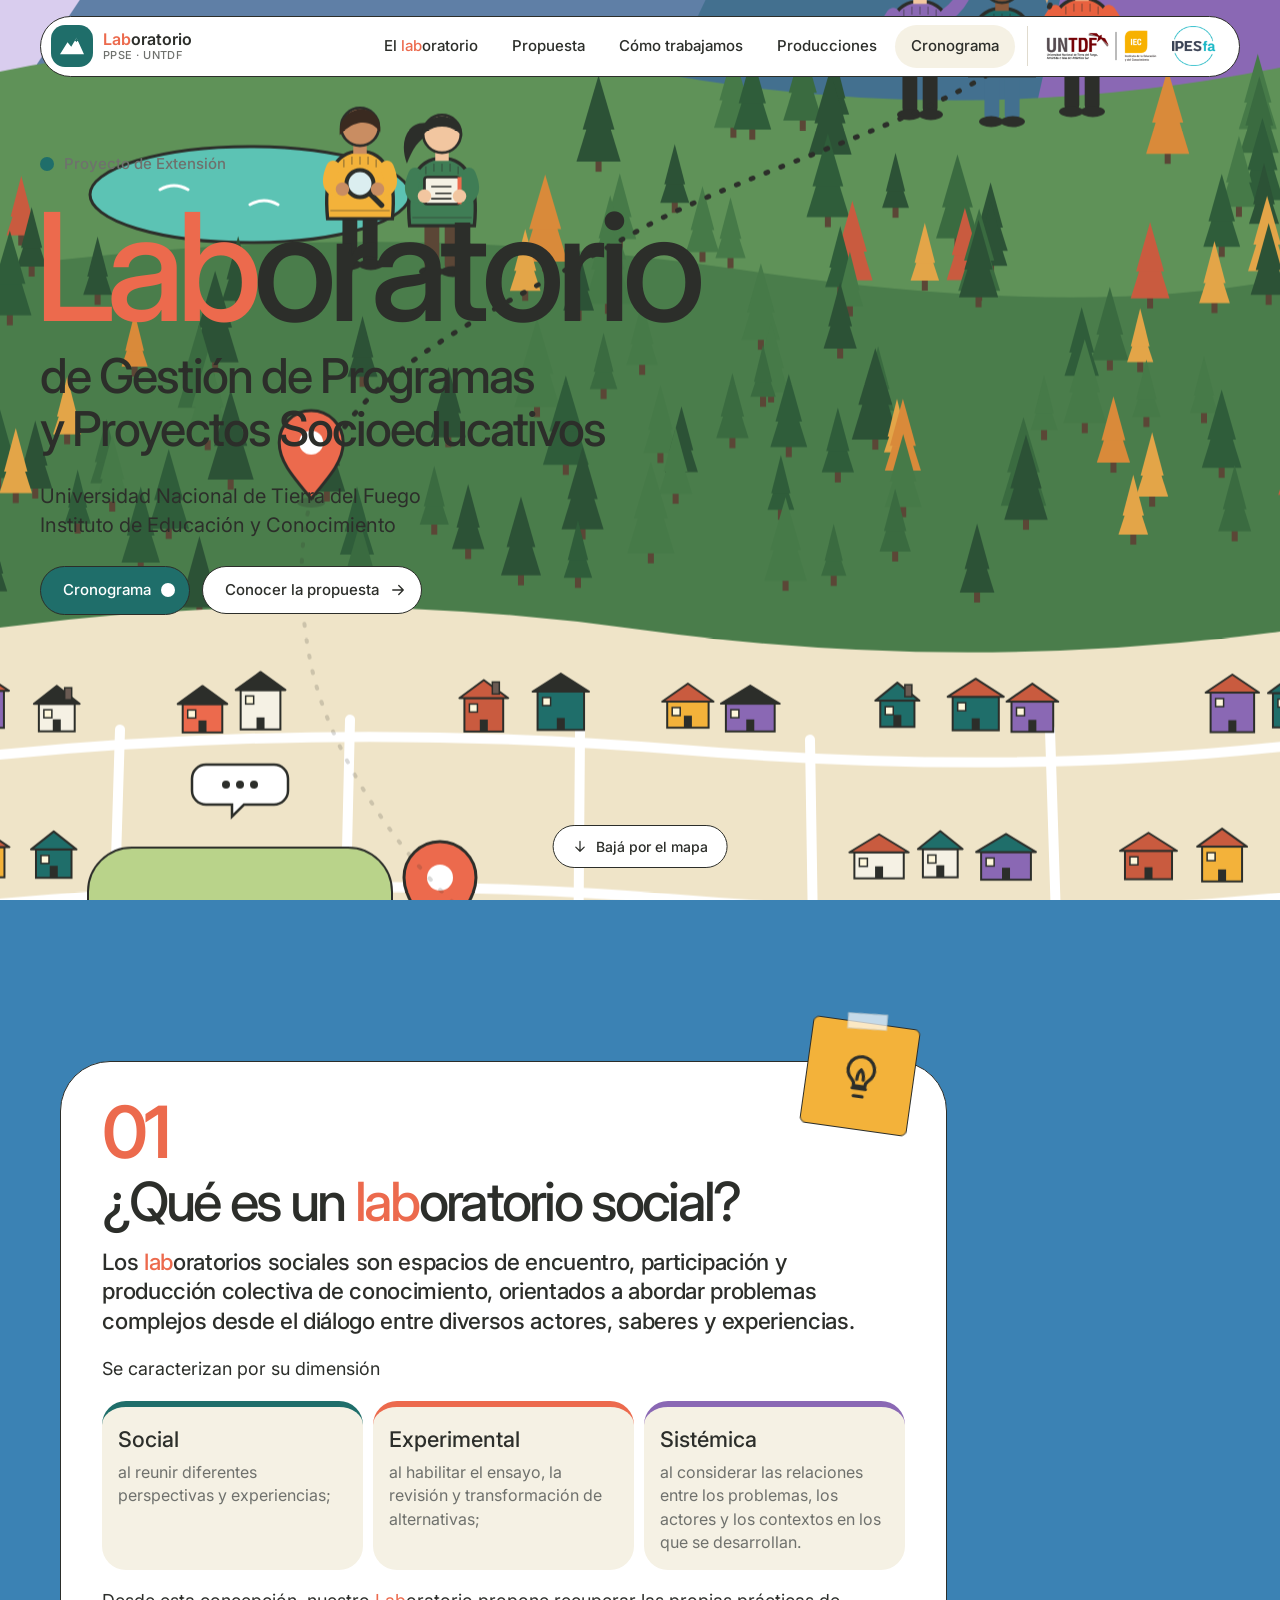
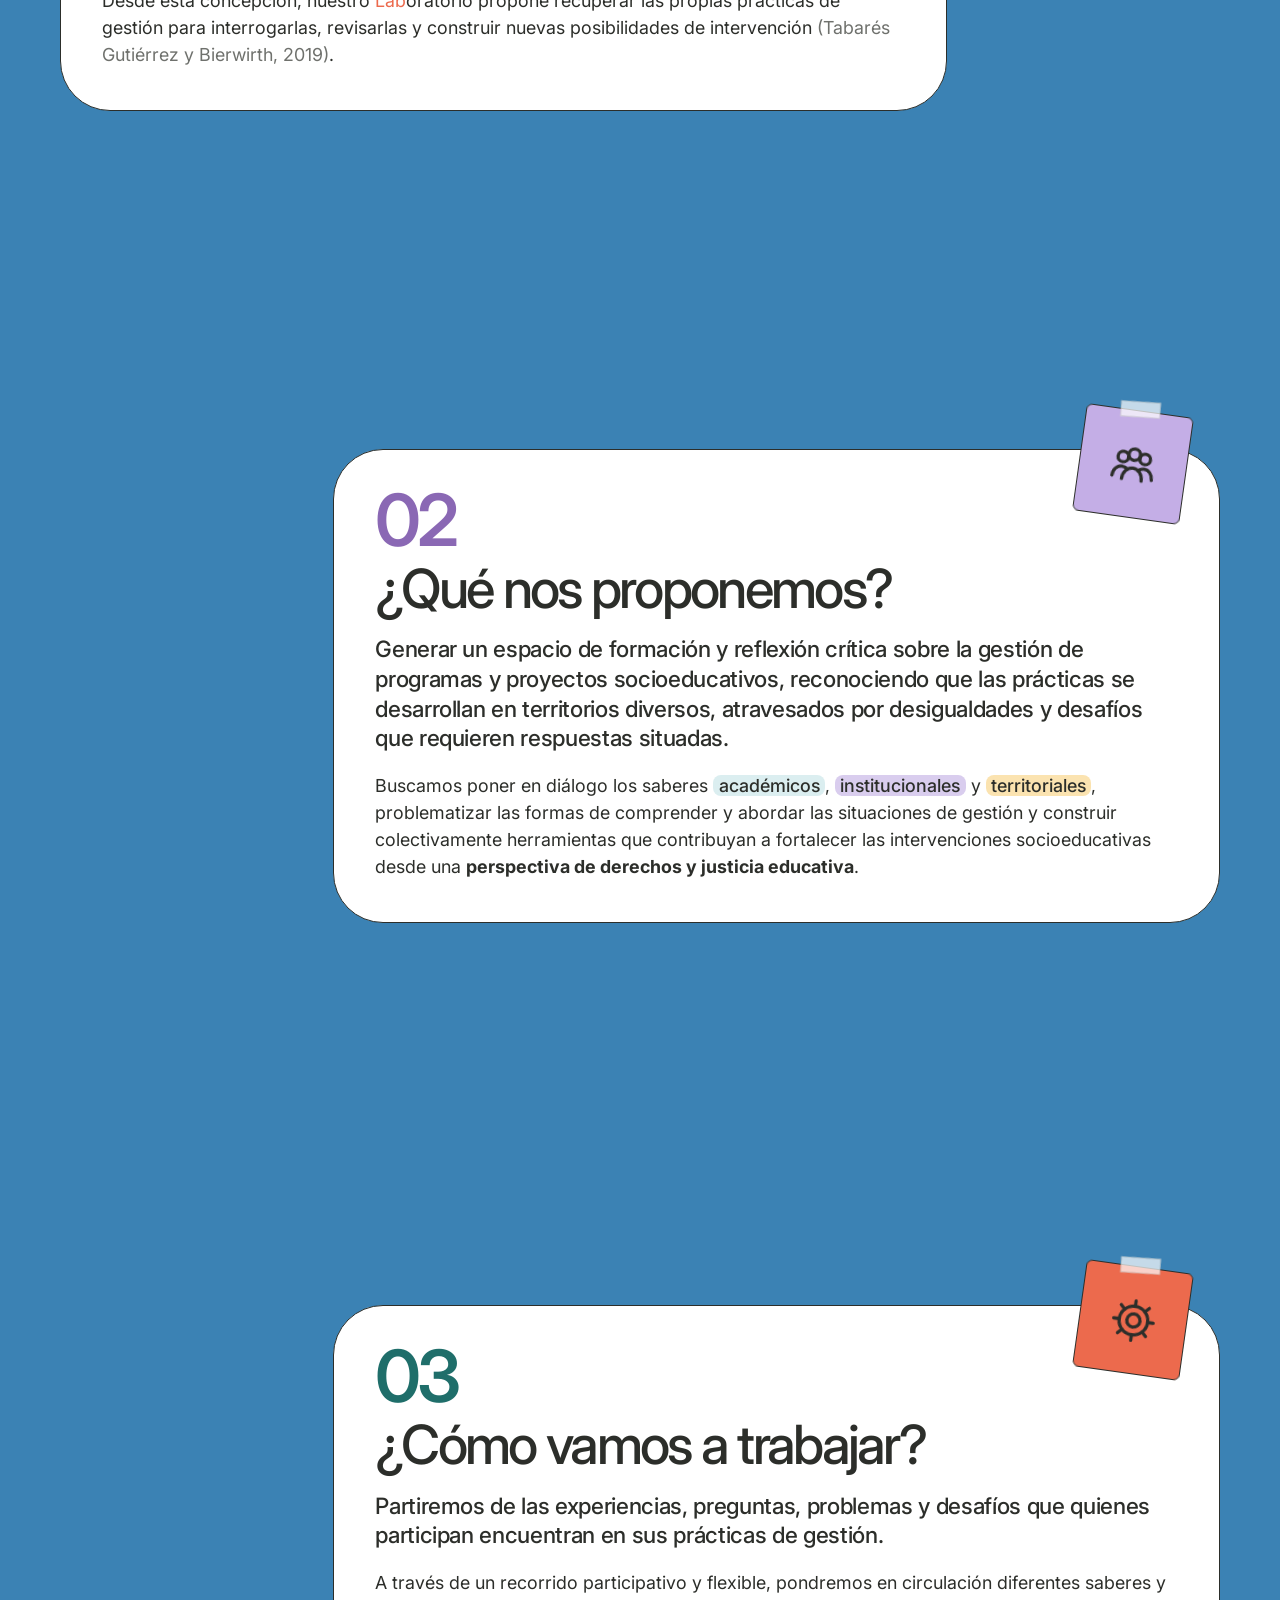
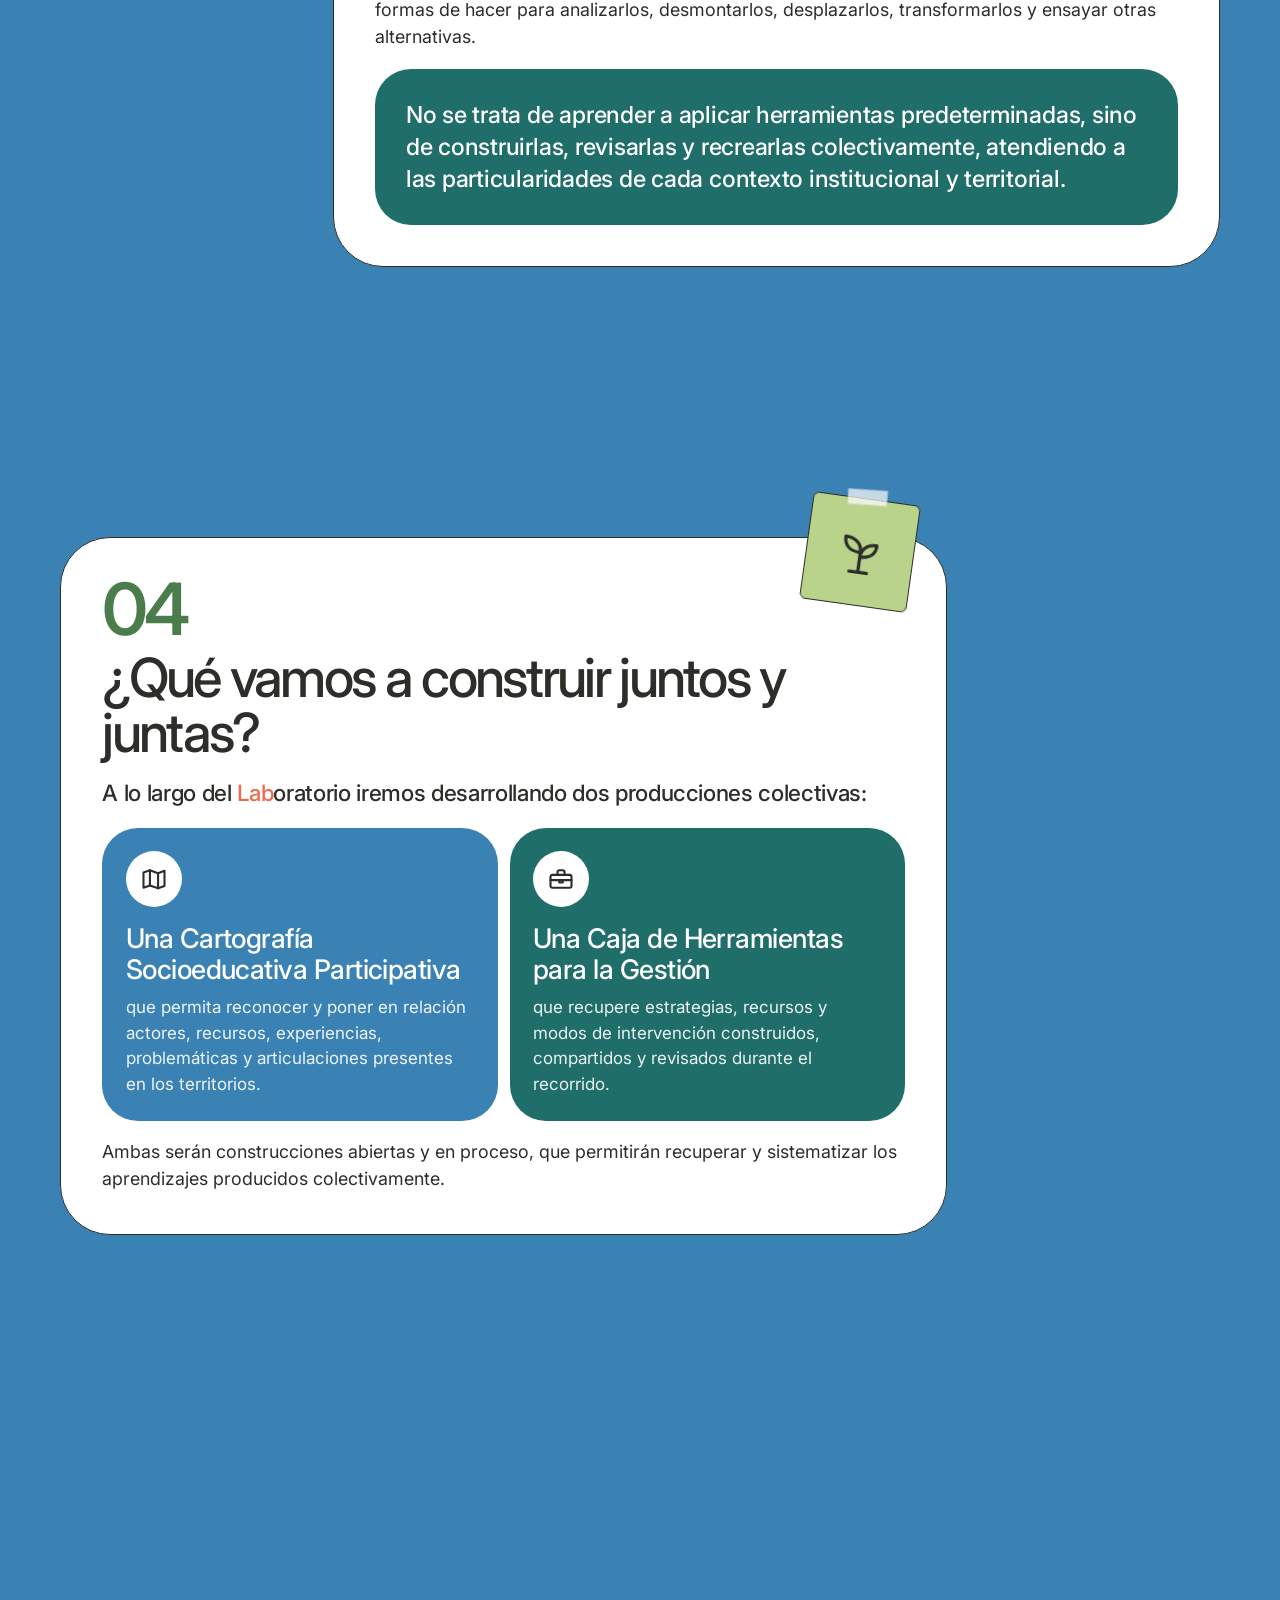
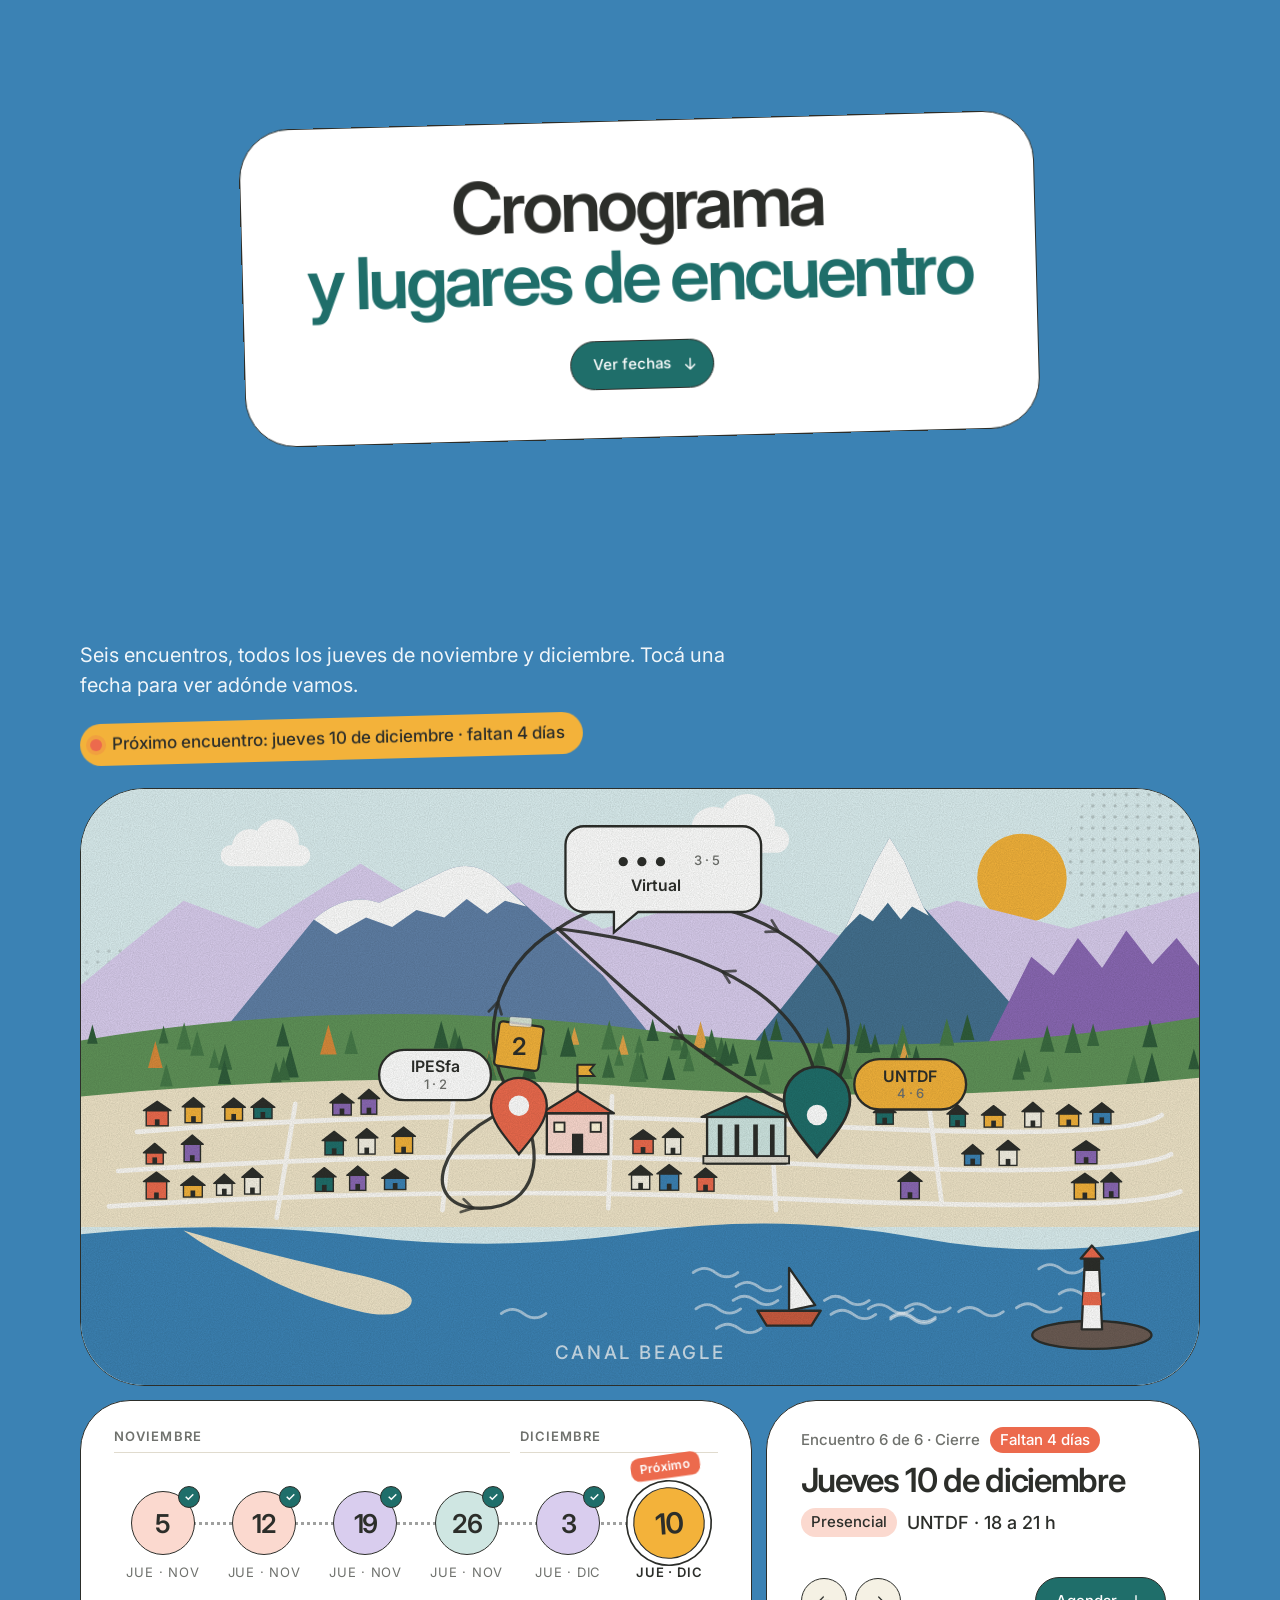
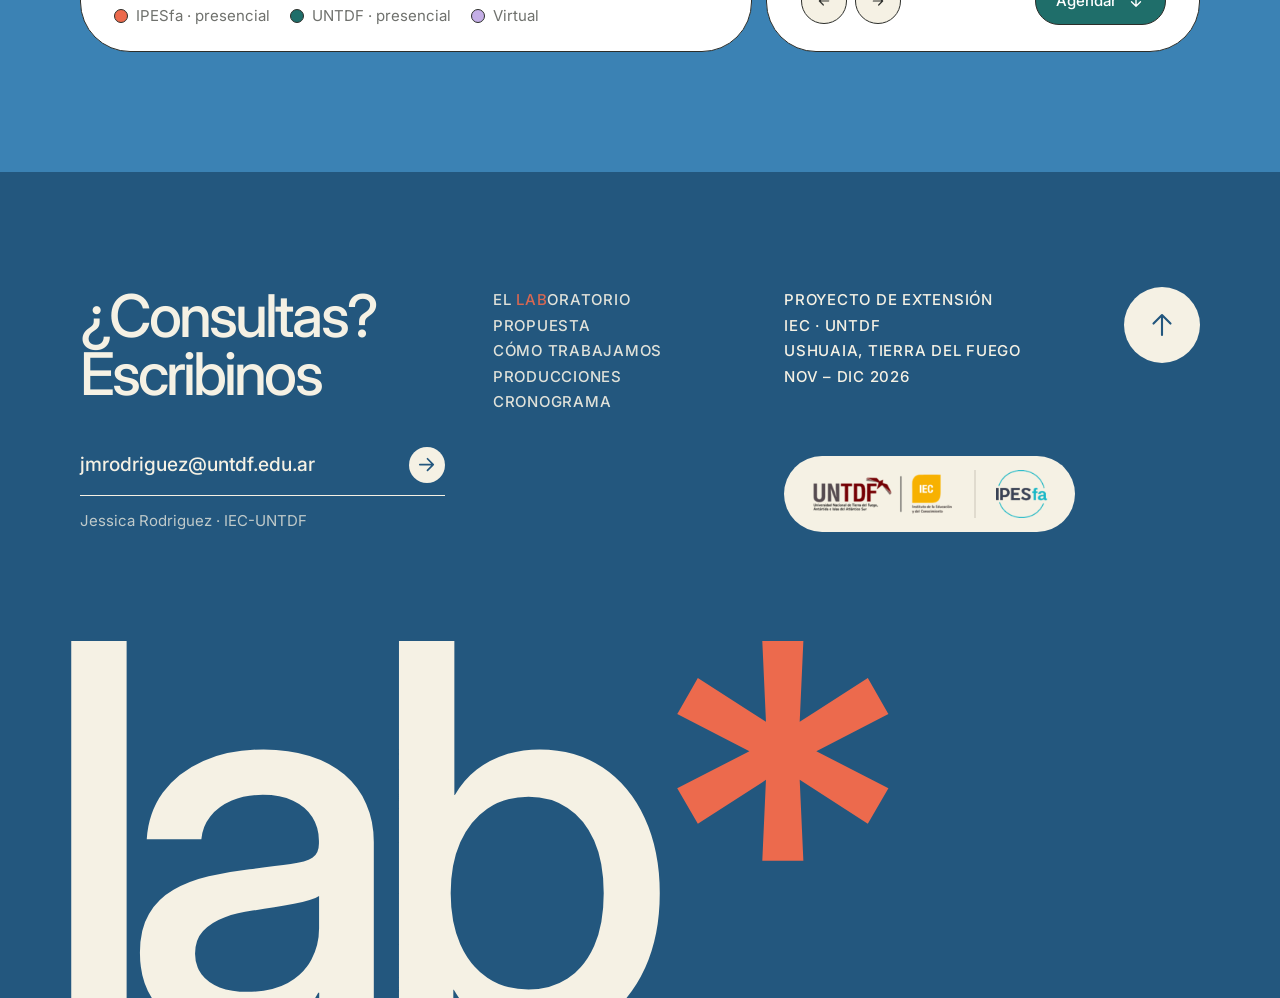
==== commit f3f9556b: "Cronograma: 12/11 presencial en IPESfa, 19/11 virtual y 10/12 como cierre" ====
--- a/index.html
+++ b/index.html
@@ -326,13 +326,13 @@
               <!-- Recorrido 1 → 6 (lo arma main.js) -->
               <g id="m-route" class="route"></g>
 
-              <g class="place" data-place="virtual" tabindex="0" role="button" aria-label="Virtual: encuentros 2 y 5" transform="translate(-150 -50)">
+              <g class="place" data-place="virtual" tabindex="0" role="button" aria-label="Virtual: encuentros 3 y 5" transform="translate(-150 -50)">
                 <path d="M690 90 h170 a20 20 0 0 1 20 20 v52 a20 20 0 0 1 -20 20 h-112 l-26 22 v-22 h-32 a20 20 0 0 1 -20 -20 v-52 a20 20 0 0 1 20 -20z" class="place__bubble"/>
                 <circle cx="732" cy="128" r="5" fill="var(--ink)"/><circle cx="752" cy="128" r="5" fill="var(--ink)"/><circle cx="772" cy="128" r="5" fill="var(--ink)"/>
                 <text x="740" y="160" class="place__name">Virtual</text>
-                <text x="808" y="132" class="place__nums">2 · 5</text>
-              </g>
-              <g class="place" data-place="ipesfa" tabindex="0" role="button" aria-label="IPESfa: encuentros 1 y 3" transform="translate(470 392)">
+                <text x="808" y="132" class="place__nums">3 · 5</text>
+              </g>
+              <g class="place" data-place="ipesfa" tabindex="0" role="button" aria-label="IPESfa: encuentros 1 y 2" transform="translate(470 392)">
                 <!-- edificio del instituto -->
                 <g class="place__building" transform="translate(30 -44)">
                   <path d="M33 -24 V-52" stroke="var(--ink)" stroke-width="2.5"/>
@@ -348,7 +348,7 @@
                 <g class="place__label" transform="translate(-150 -112)">
                   <rect width="120" height="54" rx="27"/>
                   <text x="60" y="24" text-anchor="middle" class="place__name">IPESfa</text>
-                  <text x="60" y="42" text-anchor="middle" class="place__nums">1 · 3</text>
+                  <text x="60" y="42" text-anchor="middle" class="place__nums">1 · 2</text>
                 </g>
               </g>
               <g class="place" data-place="untdf" tabindex="0" role="button" aria-label="UNTDF: encuentros 4 y 6" transform="translate(790 402)">
@@ -388,11 +388,11 @@
               <p class="timeline__months" aria-hidden="true"><span>Noviembre</span><span>Diciembre</span></p>
               <ol class="timeline__stops" role="tablist" aria-label="Encuentros">
                 <li><button class="stop" role="tab" data-place="ipesfa" data-date="2026-11-05" data-time="18 a 21 h" aria-selected="true"><span class="stop__day">5</span><span class="stop__mon">jue · nov</span></button></li>
-                <li><button class="stop" role="tab" data-place="virtual" data-date="2026-11-12" data-time="" aria-selected="false"><span class="stop__day">12</span><span class="stop__mon">jue · nov</span></button></li>
-                <li><button class="stop" role="tab" data-place="ipesfa" data-date="2026-11-19" data-time="18 a 21 h" aria-selected="false"><span class="stop__day">19</span><span class="stop__mon">jue · nov</span></button></li>
+                <li><button class="stop" role="tab" data-place="ipesfa" data-date="2026-11-12" data-time="18 a 21 h" aria-selected="false"><span class="stop__day">12</span><span class="stop__mon">jue · nov</span></button></li>
+                <li><button class="stop" role="tab" data-place="virtual" data-date="2026-11-19" data-time="" aria-selected="false"><span class="stop__day">19</span><span class="stop__mon">jue · nov</span></button></li>
                 <li><button class="stop" role="tab" data-place="untdf" data-date="2026-11-26" data-time="18 a 21 h" aria-selected="false"><span class="stop__day">26</span><span class="stop__mon">jue · nov</span></button></li>
                 <li><button class="stop" role="tab" data-place="virtual" data-date="2026-12-03" data-time="" aria-selected="false"><span class="stop__day">3</span><span class="stop__mon">jue · dic</span></button></li>
-                <li><button class="stop" role="tab" data-place="untdf" data-date="2026-12-10" data-time="18 a 21 h" aria-selected="false"><span class="stop__day">10</span><span class="stop__mon">jue · dic</span></button></li>
+                <li><button class="stop" role="tab" data-place="untdf" data-date="2026-12-10" data-time="18 a 21 h" data-note="Cierre" aria-selected="false"><span class="stop__day">10</span><span class="stop__mon">jue · dic</span></button></li>
               </ol>
               <ul class="timeline__legend">
                 <li><i class="sw sw--ipesfa" aria-hidden="true"></i>IPESfa · presencial</li>
--- a/css/styles.css
+++ b/css/styles.css
@@ -527,6 +527,19 @@
 .reveal { opacity: 0; transform: translateY(30px) scale(.97); transition: opacity .7s ease, transform .8s var(--pop); }
 .reveal.is-in { opacity: 1; transform: none; }
 .no-js .reveal { opacity: 1; transform: none; }
+
+/* ---------- Modo liviano (pantallas táctiles, ver main.js) ----------
+   Las animaciones dentro de los SVG quedan congeladas en su cuadro y las piezas
+   ya desplegadas: así el navegador no repinta el paisaje mientras se hace scroll. */
+/* el escenario deja de ser fijo: cubre todo el recorrido y scrollea con la página */
+.lite .stage { position: absolute; top: 0; right: 0; bottom: 0; left: 0; height: auto; }
+.lite .world { height: 100%; will-change: auto; }
+.lite .journey__content { margin-top: 0; }
+.lite .traveler { display: none; }
+.lite .world__svg *, .lite .map * { animation-play-state: paused !important; }
+.lite .puff { display: none; }
+.lite .pop { transition: none; }
+.lite .map__grain { display: none; }
 
 /* ---------- Movimiento reducido ---------- */
 @media (prefers-reduced-motion: reduce) {
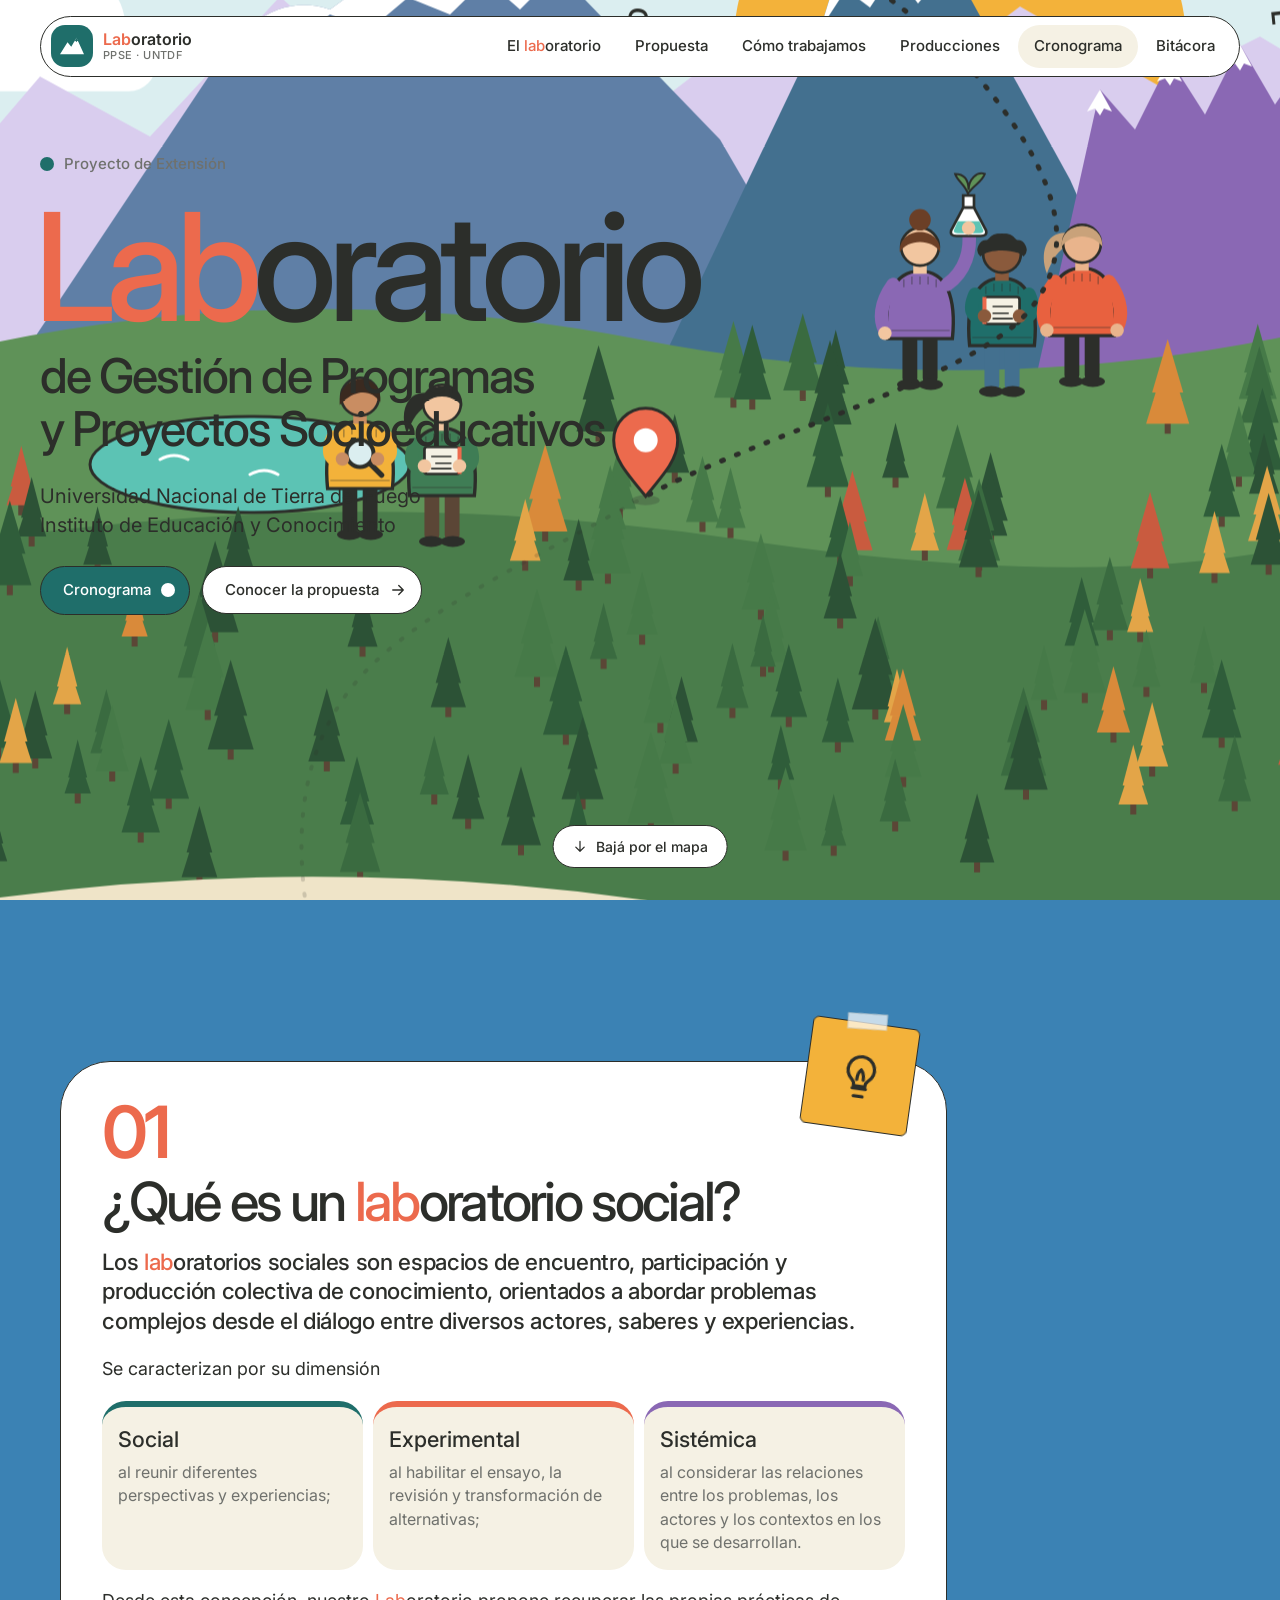
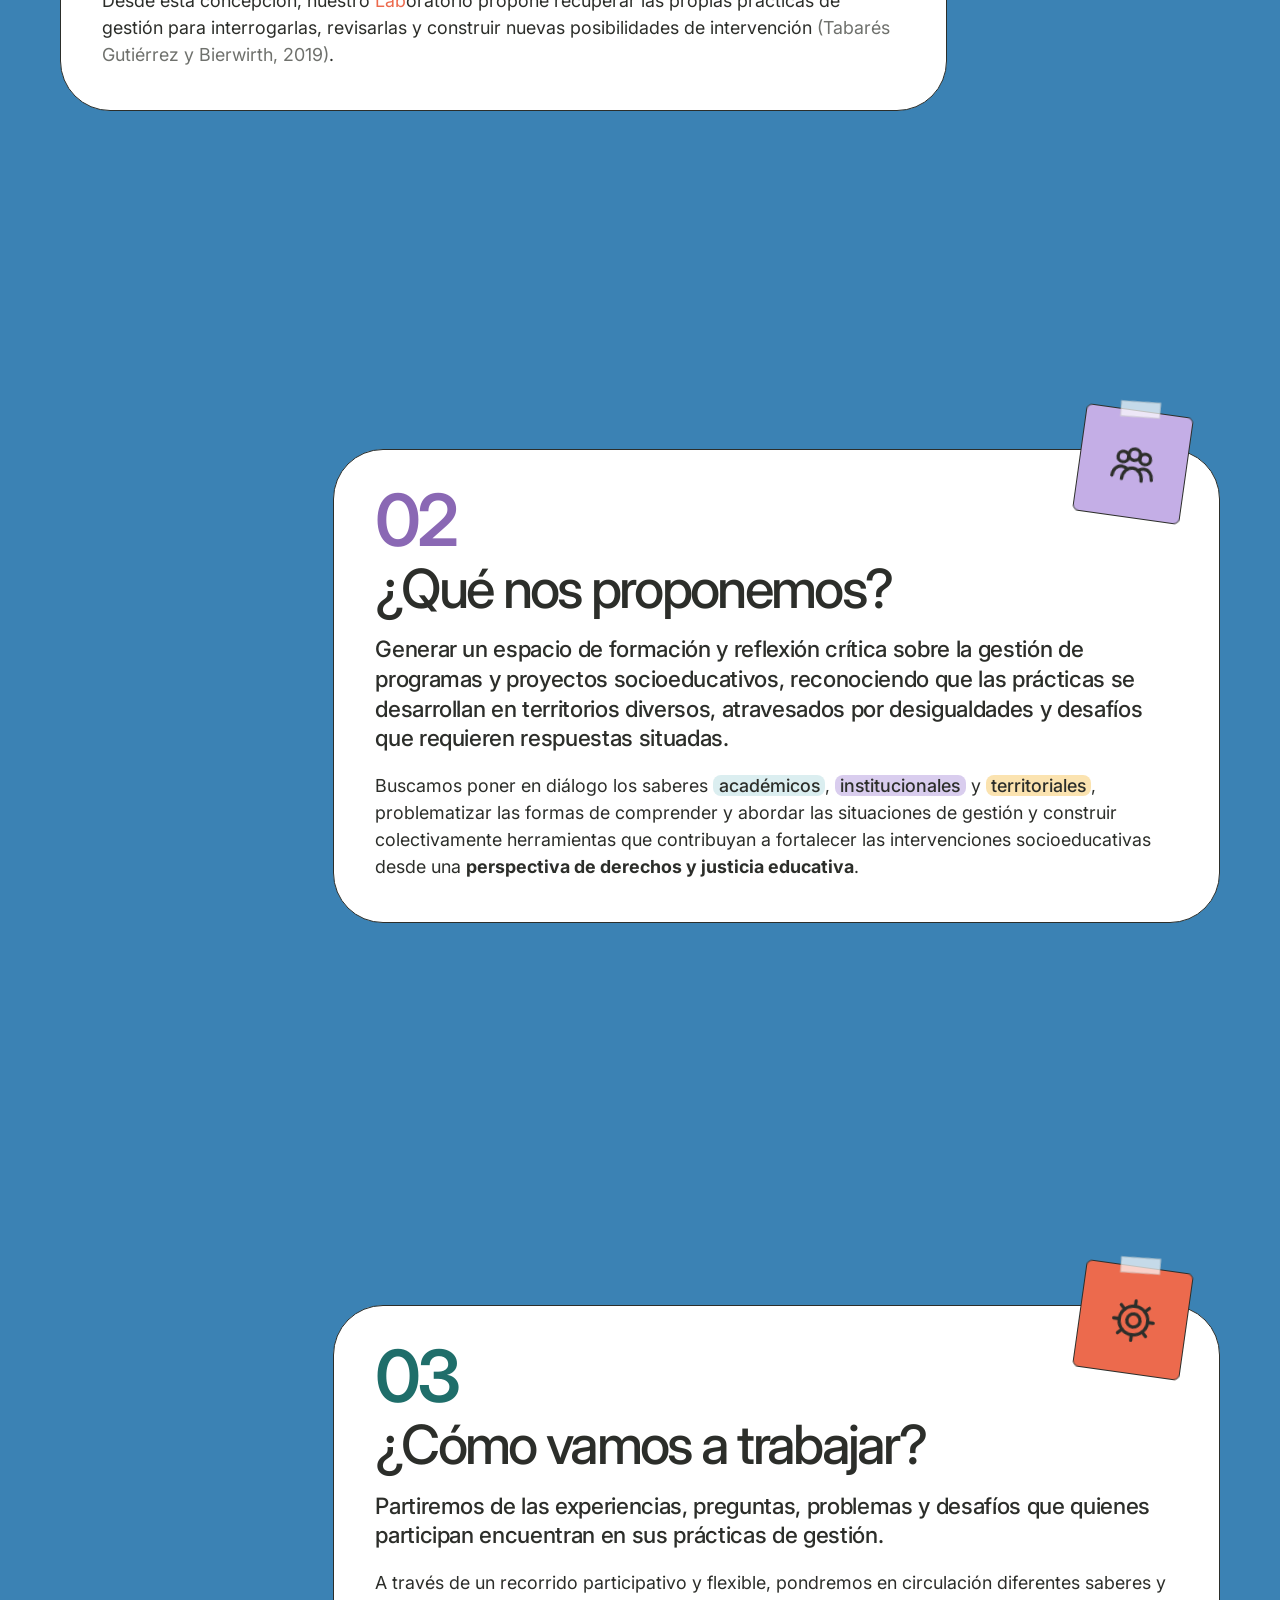
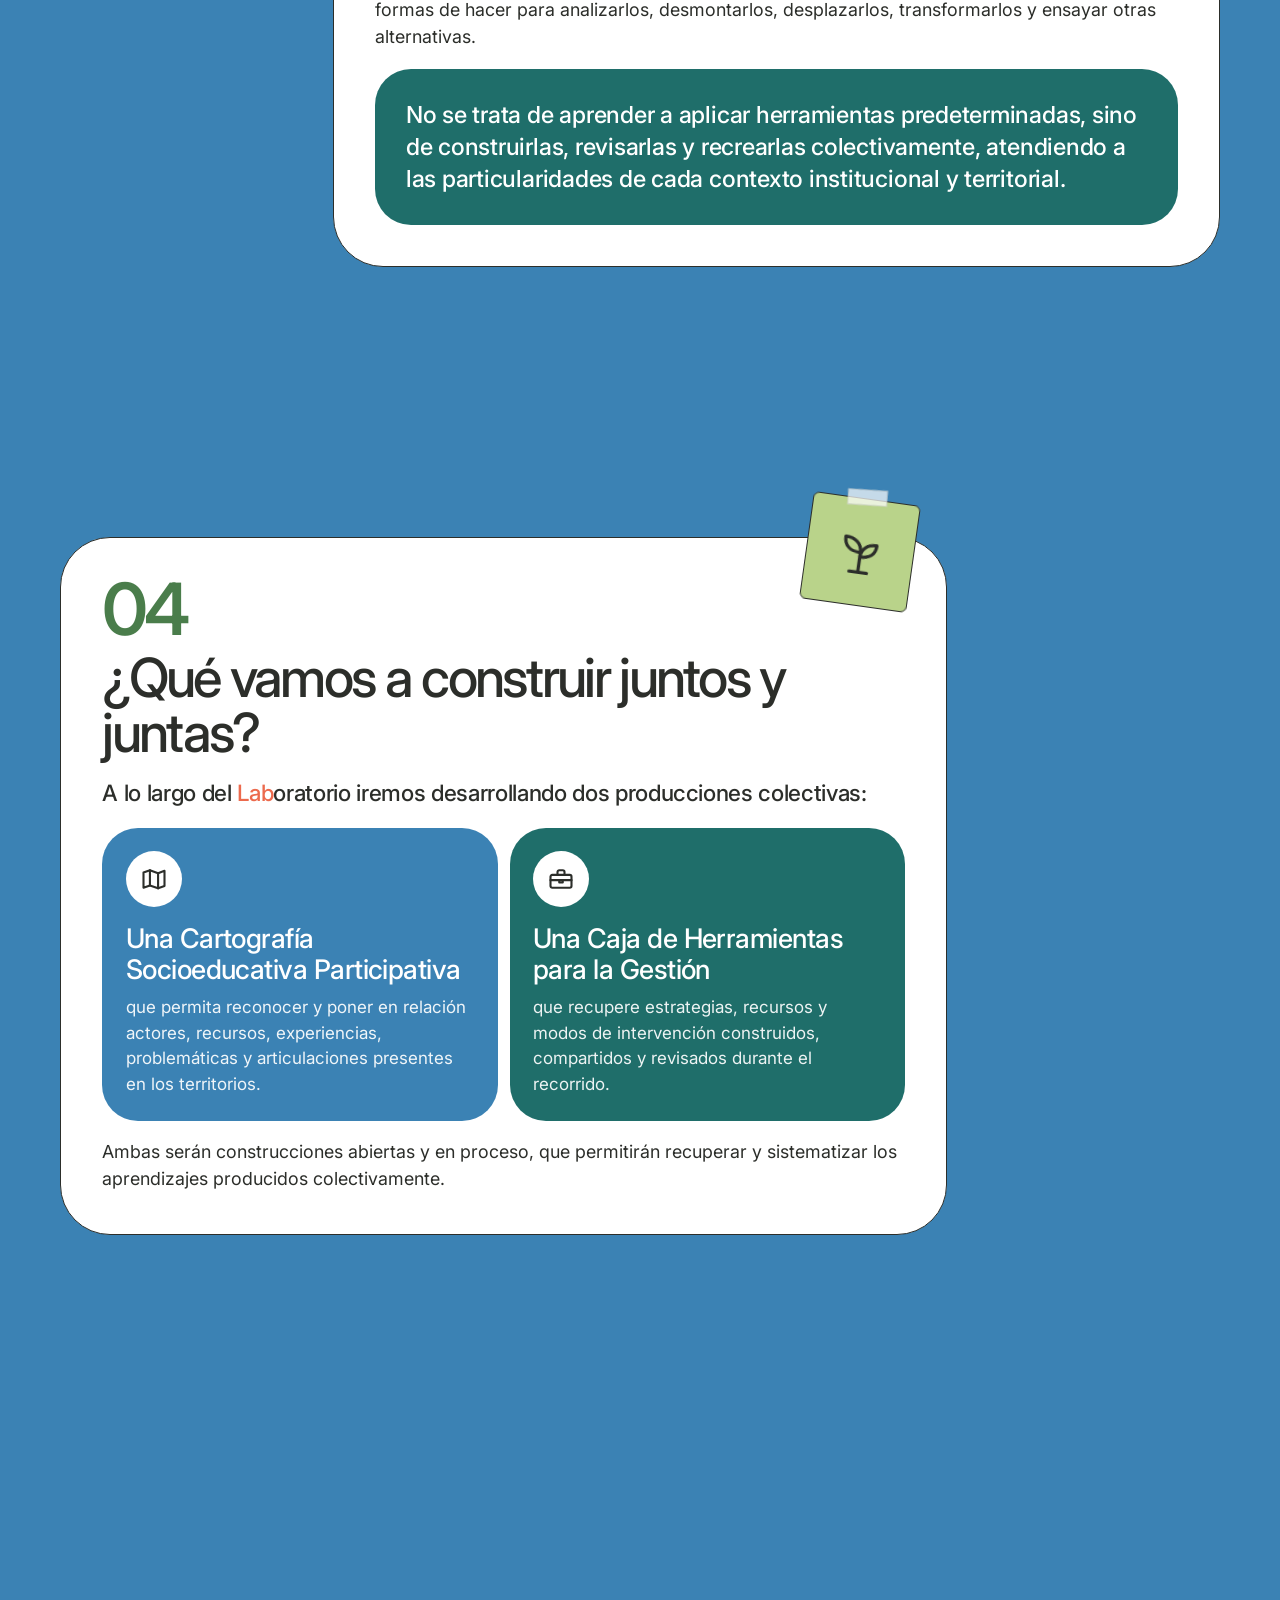
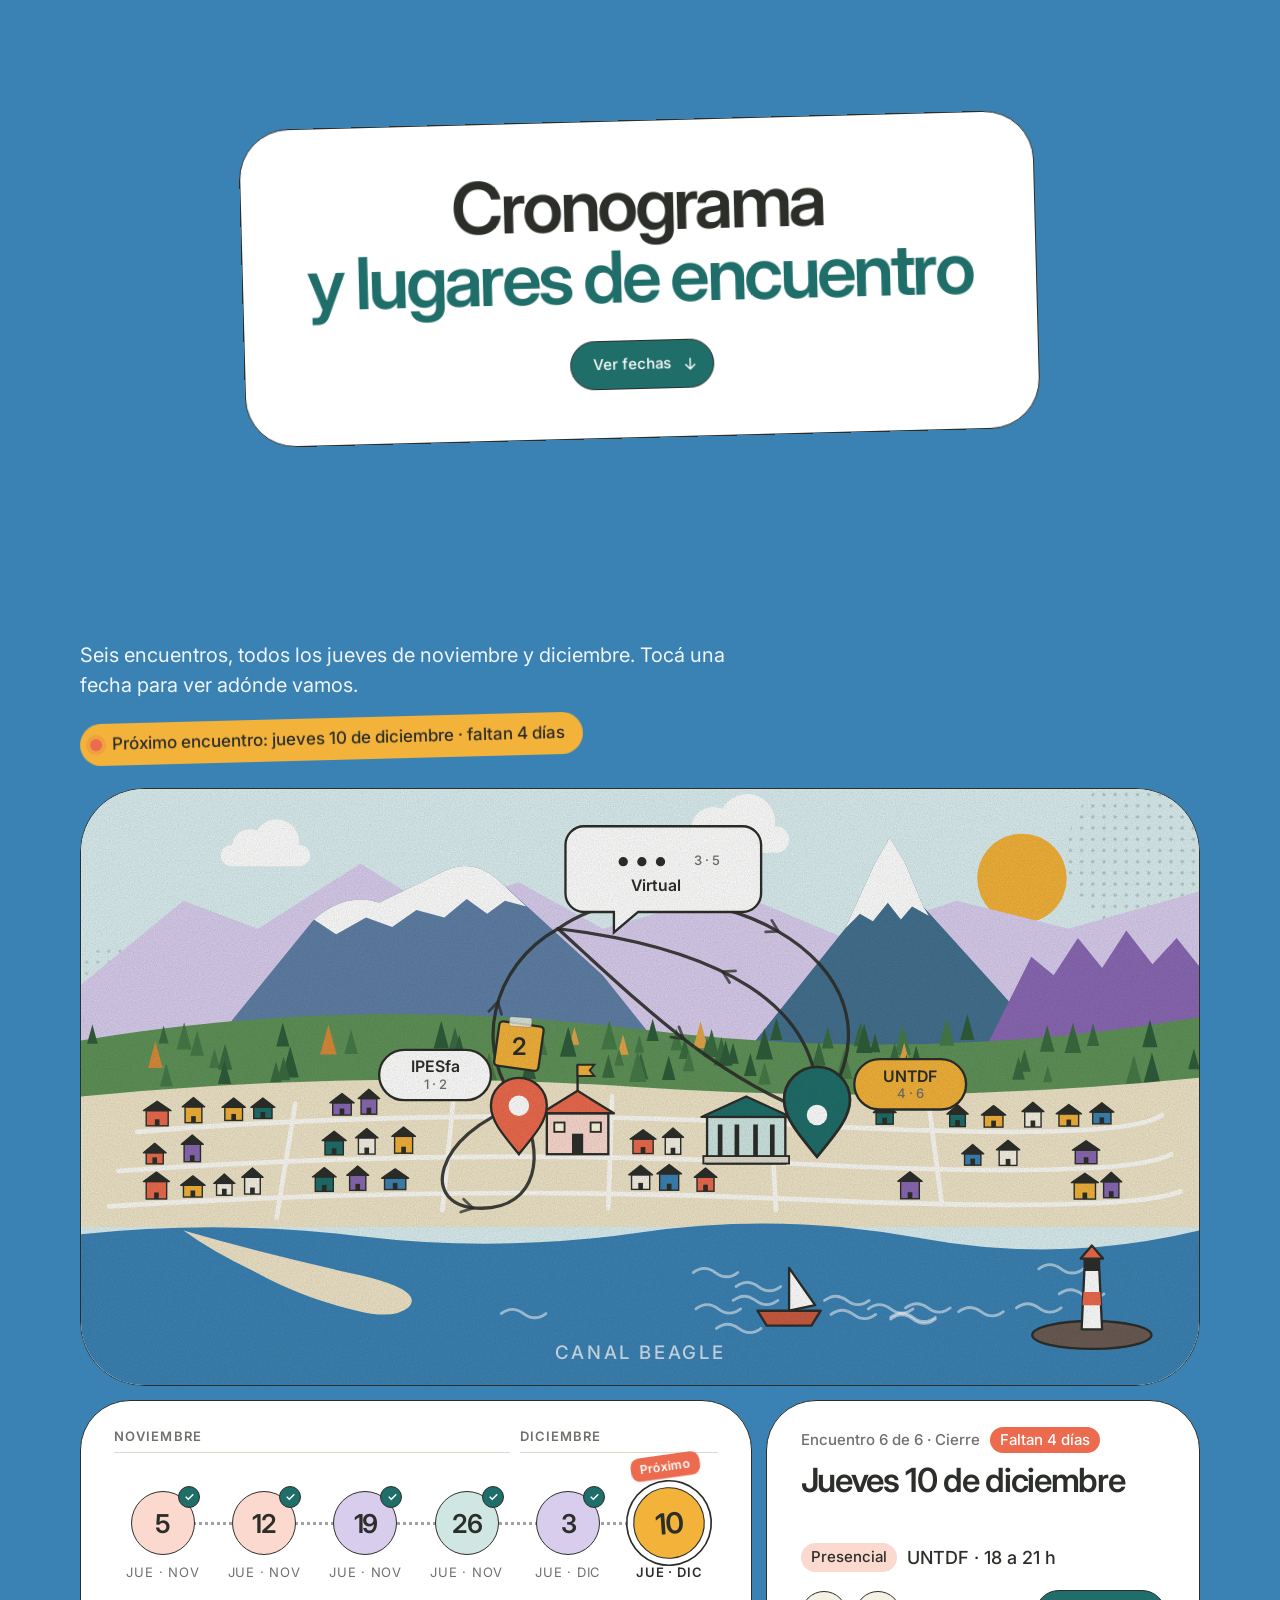
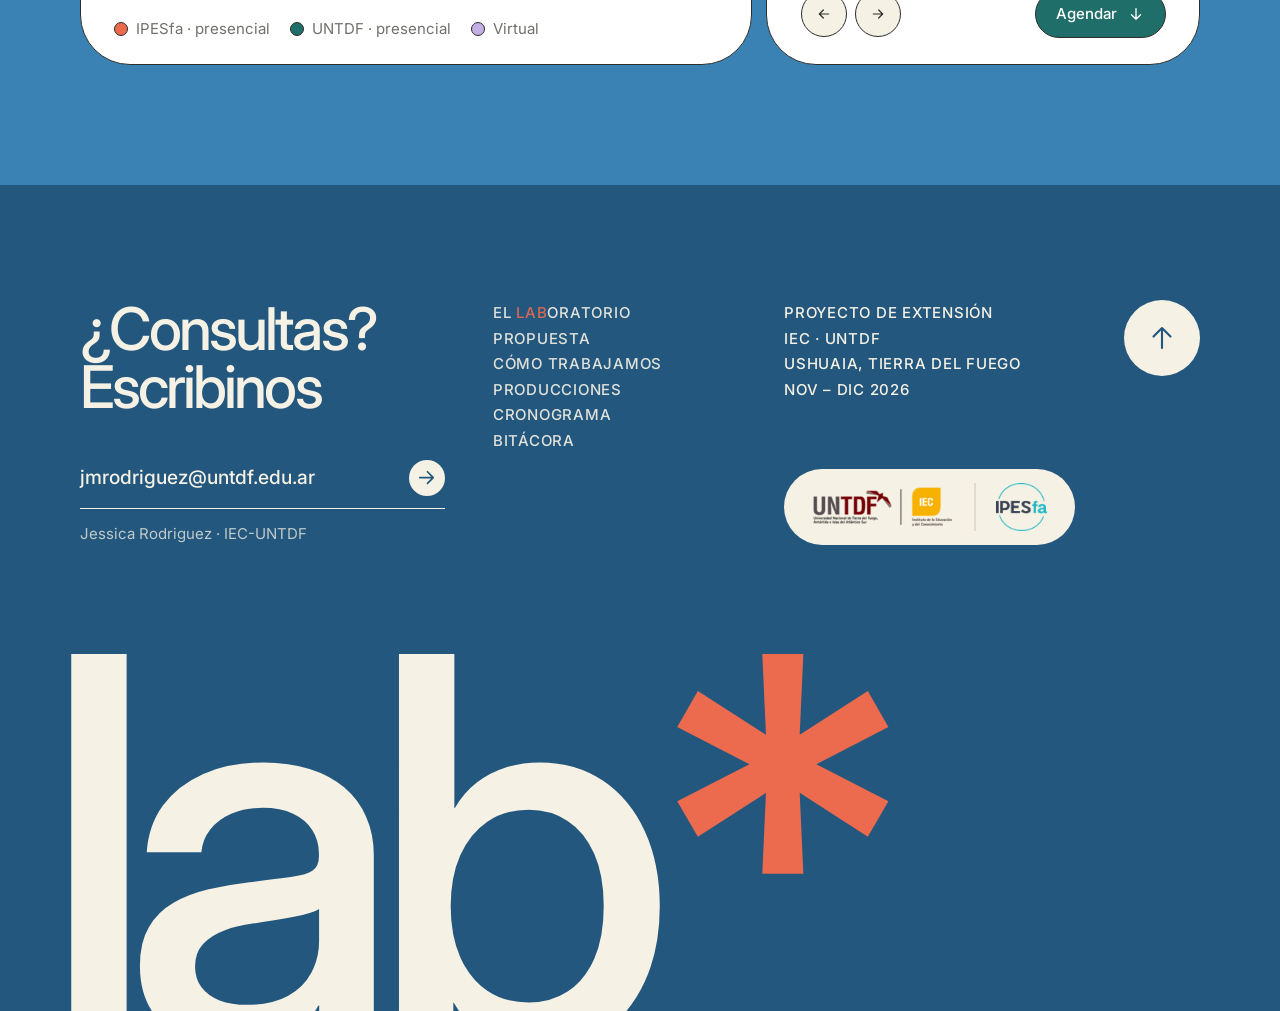
==== commit 1a9e91d8: "Bitácora del Laboratorio y plan del 2° encuentro - Cronograma: tarjeta "¿Qué vamos a trabajar?" del " ====
--- a/index.html
+++ b/index.html
@@ -43,6 +43,7 @@
         <li><a href="#trabajo">Cómo trabajamos</a></li>
         <li><a href="#construir">Producciones</a></li>
         <li><a href="#cronograma">Cronograma</a></li>
+        <li><a href="bitacora.html">Bitácora</a></li>
       </ul>
       <a class="nav__logo" href="#contacto" aria-label="UNTDF · Instituto de Educación y Conocimiento · IPESfa">
         <img src="assets/logo-untdf-iec.png" alt="" width="408" height="136">
@@ -412,6 +413,67 @@
               </div>
             </div>
           </div>
+
+          <!-- Qué se trabaja en cada encuentro: se muestra el del encuentro elegido.
+               Para sumar otro, copiar un <article> y cambiar data-encuentro (1 a 6). -->
+          <div class="plan" id="plan" hidden>
+            <article class="plan__item" data-encuentro="2" hidden>
+              <header class="plan__head">
+                <h3 class="plan__heading">¿Qué vamos a trabajar?</h3>
+                <p class="plan__lead">Profundizar la construcción y problematización de sentidos compartidos en torno a seis conceptos, poniendo en diálogo los aportes con el marco teórico seleccionado.</p>
+              </header>
+
+              <div class="plan__grid">
+                <!-- Tiro al blanco: el concepto elegido va al centro; cada anillo es una pregunta -->
+                <section class="plan__box">
+                  <h4 class="plan__title">Seis conceptos al centro</h4>
+                  <div class="target">
+                    <div class="target__board" aria-hidden="true">
+                      <svg viewBox="0 0 300 300">
+                        <circle class="target__ring" data-ring="externo" cx="150" cy="150" r="146"/>
+                        <circle class="target__ring" data-ring="medio" cx="150" cy="150" r="108"/>
+                        <circle class="target__ring" data-ring="centro" cx="150" cy="150" r="72"/>
+                      </svg>
+                      <span class="target__word" id="target-word">Territorio</span>
+                    </div>
+                    <ul class="target__rings">
+                      <li data-ring="centro"><i aria-hidden="true"></i>¿Qué conservaríamos?</li>
+                      <li data-ring="medio"><i aria-hidden="true"></i>¿Qué agregaríamos?</li>
+                      <li data-ring="externo"><i aria-hidden="true"></i>¿Qué revisaríamos?</li>
+                    </ul>
+                  </div>
+                  <div class="target__chips" role="group" aria-label="Elegí un concepto">
+                    <button class="chip" aria-pressed="true">Territorio</button>
+                    <button class="chip" aria-pressed="false">Desigualdad</button>
+                    <button class="chip" aria-pressed="false">Igualdad</button>
+                    <button class="chip" aria-pressed="false">Equidad</button>
+                    <button class="chip" aria-pressed="false">Inclusión</button>
+                    <button class="chip" aria-pressed="false">Justicia educativa</button>
+                  </div>
+                </section>
+
+                <!-- Contenidos como un mapa de actores: post-its unidos por una trama -->
+                <section class="plan__box">
+                  <h4 class="plan__title">Contenidos</h4>
+                  <div class="actors">
+                    <svg class="actors__web" aria-hidden="true"></svg>
+                    <ul class="actors__list">
+                      <li><button class="actor actor--mustard" style="--x:50%; --y:12%; --r:-3deg">Actores, relaciones y tramas territoriales</button></li>
+                      <li><button class="actor actor--lilac" style="--x:79%; --y:44%; --r:4deg">Sujetos y actores, posiciones, saberes y recursos</button></li>
+                      <li><button class="actor actor--coral" style="--x:74%; --y:86%; --r:-2deg">Mapa de actores</button></li>
+                      <li><button class="actor actor--teal" style="--x:27%; --y:86%; --r:3deg">Articulación interinstitucional y redes comunitarias</button></li>
+                      <li><button class="actor actor--cream" style="--x:21%; --y:44%; --r:-4deg">Participación y construcción de acuerdos</button></li>
+                    </ul>
+                  </div>
+                </section>
+              </div>
+
+              <footer class="plan__foot">
+                <p>A partir de allí, iniciar la reflexión sobre el <strong>diagnóstico participativo</strong>: cómo pensamos e indagamos el territorio, qué instrumentos construimos para hacerlo y qué podemos revisar o complejizar.</p>
+                <p class="plan__tool"><svg class="ico" aria-hidden="true"><use href="#i-toolbox"/></svg><span><b>Herramienta:</b> mapeo de actores y relaciones</span></p>
+              </footer>
+            </article>
+          </div>
         </div>
 
         <!-- Imagen del flyer (adjunta en Página 1) — oculta por ahora; descomentar para volver a mostrarla.
@@ -442,6 +504,7 @@
         <li><a href="#trabajo">Cómo trabajamos</a></li>
         <li><a href="#construir">Producciones</a></li>
         <li><a href="#cronograma">Cronograma</a></li>
+        <li><a href="bitacora.html">Bitácora</a></li>
       </ul>
 
       <div class="footer__org">
--- a/css/styles.css
+++ b/css/styles.css
@@ -124,12 +124,13 @@
 tspan.lab-mark { fill: var(--coral); }
 .brand__sub { font-weight: 500; font-size: 11px; color: var(--stone); letter-spacing: .04em; }
 .nav__links { display: flex; gap: 2px; list-style: none; margin: 0; padding: 0; }
-.nav__links a { display: block; padding: 10px 16px; border-radius: var(--radius); font-size: var(--text-sm); font-weight: 500; text-decoration: none; }
+.nav__links a { display: block; white-space: nowrap; padding: 10px 16px; border-radius: var(--radius); font-size: var(--text-sm); font-weight: 500; text-decoration: none; }
 .nav__links a:hover, .nav__links a.is-active { background: var(--cream); }
 .nav__logo { display: flex; align-items: center; gap: 14px; padding: 0 14px 0 16px; border-left: 1.5px solid var(--sand); }
 .nav__logo img { height: 38px; width: auto; }
 .nav__logo .nav__logo-ipes { height: 40px; }
-@media (min-width: 901px) and (max-width: 1120px) { .nav__logo { display: none; } }
+@media (min-width: 901px) and (max-width: 1300px) { .nav__logo { display: none; } }
+@media (min-width: 901px) and (max-width: 1060px) { .nav__links a { padding: 10px 10px; } }
 .nav__toggle {
   display: none; width: 44px; height: 44px; border-radius: 50%;
   background: var(--leaf); border: 1.5px solid var(--ink); cursor: pointer;
@@ -444,7 +445,7 @@
 .detail__kicker { margin: 0; display: flex; flex-wrap: wrap; align-items: center; gap: 10px; font-size: var(--text-sm); color: var(--stone); font-weight: 500; }
 .detail__status { padding: 2px 10px; border-radius: var(--radius); background: var(--cream); color: var(--ink); }
 .detail__status.is-next { background: var(--coral); color: var(--white); }
-.detail__date { margin: 0; font-size: clamp(26px, 2.6vw, 36px); font-weight: 600; line-height: 1.05; letter-spacing: -0.04em; }
+.detail__date { margin: 0; font-size: clamp(26px, 2.6vw, 36px); font-weight: 600; line-height: 1.05; letter-spacing: -0.04em; min-height: 2.1em; } /* siempre 2 renglones: la caja no cambia de alto según la fecha */
 .detail__where { margin: 0; display: flex; flex-wrap: wrap; align-items: center; gap: 10px; font-size: 18px; font-weight: 500; }
 .detail__actions { display: flex; align-items: center; gap: 8px; margin-top: auto; padding-top: 8px; }
 .detail__arrow {
@@ -462,6 +463,77 @@
 .mode { padding: 3px 10px; border-radius: var(--radius); font-weight: 500; color: var(--ink); font-size: var(--text-sm); }
 .mode--presencial { background: #fbd9cf; }
 .mode--virtual { background: var(--lilac-soft); }
+
+/* qué se trabaja en el encuentro elegido */
+.plan { margin-top: 14px; color: var(--ink); background: var(--white); border: 1.5px solid var(--ink); border-radius: var(--radius); padding: clamp(24px, 3.4vw, 48px) clamp(20px, 3.4vw, 48px); }
+.plan__item:not([hidden]) { display: block; animation: swap .45s var(--pop); }
+.plan__head { display: grid; grid-template-columns: auto 1fr; gap: 12px clamp(24px, 4vw, 56px); align-items: center; margin-bottom: clamp(22px, 3vw, 34px); }
+.plan__heading { margin: 0; font-size: var(--text-heading); line-height: 1.02; letter-spacing: -0.04em; font-weight: 600; max-width: 7em; }
+.plan__lead { margin: 0; font-size: var(--text-sub); line-height: 1.5; color: var(--ink); }
+.plan__grid { display: grid; grid-template-columns: 1.1fr 1fr; gap: 14px; }
+.plan__box { border-radius: 36px; background: var(--cream); padding: clamp(18px, 2.4vw, 28px); display: flex; flex-direction: column; }
+.plan__title { margin: 0 0 16px; font-size: 13px; font-weight: 600; letter-spacing: .08em; text-transform: uppercase; color: var(--stone); }
+.plan strong { font-weight: 600; background: linear-gradient(transparent 58%, #fbe3b0 58%); }
+.plan__foot { display: flex; flex-wrap: wrap; align-items: center; gap: 14px 28px; margin-top: clamp(20px, 2.6vw, 30px); }
+.plan__foot p { margin: 0; flex: 1 1 420px; font-size: var(--text-body); line-height: 1.55; }
+.plan .plan__tool { flex: 0 1 auto; display: inline-flex; align-items: center; gap: 10px; padding: 10px 18px 10px 12px; border-radius: var(--radius); background: var(--teal); color: var(--white); font-size: var(--text-sm); }
+.plan__tool .ico { width: 26px; height: 26px; }
+
+/* tiro al blanco */
+.target { display: flex; align-items: center; gap: clamp(16px, 2.4vw, 28px); }
+.target__board { position: relative; flex: 0 0 auto; width: clamp(180px, 15vw, 230px); aspect-ratio: 1; }
+.target__board svg { width: 100%; height: 100%; overflow: visible; }
+.target__ring { stroke: var(--ink); stroke-width: 2; transition: opacity .25s, stroke-width .25s; }
+.target__ring[data-ring="externo"] { fill: var(--lilac-soft); }
+.target__ring[data-ring="medio"] { fill: #fbd9cf; }
+.target__ring[data-ring="centro"] { fill: var(--mustard); }
+.target[data-focus] .target__ring { opacity: .35; }
+.target[data-focus="externo"] .target__ring[data-ring="externo"],
+.target[data-focus="medio"] .target__ring[data-ring="medio"],
+.target[data-focus="centro"] .target__ring[data-ring="centro"] { opacity: 1; stroke-width: 3.5; }
+.target__word {
+  position: absolute; left: 50%; top: 50%; transform: translate(-50%, -50%) rotate(-4deg);
+  width: 44%; text-align: center; font-size: clamp(14px, 1.15vw, 17px); font-weight: 600; line-height: 1.1; letter-spacing: -0.02em;
+}
+.target__word.is-pop { animation: dart .5s var(--pop); }
+@keyframes dart { from { opacity: 0; transform: translate(-50%, -50%) rotate(-4deg) scale(1.9); } to { opacity: 1; transform: translate(-50%, -50%) rotate(-4deg) scale(1); } }
+.target__rings { list-style: none; margin: 0; padding: 0; display: grid; gap: 10px; font-size: var(--text-sm); font-weight: 500; }
+.target__rings li { display: flex; align-items: center; gap: 10px; cursor: default; white-space: nowrap; }
+.target__rings i { width: 16px; height: 16px; border-radius: 50%; border: 1.5px solid var(--ink); flex: none; }
+.target__rings [data-ring="centro"] i { background: var(--mustard); }
+.target__rings [data-ring="medio"] i { background: #fbd9cf; }
+.target__rings [data-ring="externo"] i { background: var(--lilac-soft); }
+.target__chips { display: flex; flex-wrap: wrap; gap: 8px; margin-top: auto; padding-top: 20px; }
+.chip {
+  font: inherit; font-size: var(--text-sm); font-weight: 500; color: var(--ink); cursor: pointer;
+  padding: 6px 14px; border-radius: var(--radius); background: var(--white); border: 1.5px solid var(--ink);
+  transition: transform .25s var(--pop), background .2s;
+}
+.chip:hover { transform: translateY(-2px) rotate(-2deg); }
+.chip[aria-pressed="true"] { background: var(--mustard); }
+.chip:focus-visible { outline: 3px solid var(--coral); outline-offset: 3px; }
+
+/* mapa de actores */
+.actors { position: relative; flex: 1; min-height: 360px; }
+.actors__web { position: absolute; inset: 0; width: 100%; height: 100%; pointer-events: none; overflow: visible; }
+.actors__web line { stroke: var(--ink); stroke-width: 2; stroke-dasharray: 2 9; stroke-linecap: round; opacity: .45; transition: opacity .25s, stroke .25s; }
+.actors__web line.is-on { stroke: var(--coral); stroke-width: 3; stroke-dasharray: none; opacity: 1; }
+.actors.has-focus .actors__web line:not(.is-on) { opacity: .12; }
+.actors__list { list-style: none; margin: 0; padding: 0; }
+.actor {
+  position: absolute; left: var(--x); top: var(--y); transform: translate(-50%, -50%) rotate(var(--r));
+  width: min(44%, 200px); padding: 12px 14px; font: inherit; font-size: var(--text-sm); font-weight: 500; line-height: 1.3; text-align: left; color: var(--ink);
+  border: 1.5px solid var(--ink); border-radius: 6px; box-shadow: 3px 4px 0 rgba(44,46,42,.18); cursor: pointer;
+  transition: transform .3s var(--pop), opacity .25s, box-shadow .25s;
+}
+.actor--mustard { background: var(--mustard); }
+.actor--lilac { background: var(--lilac); }
+.actor--coral { background: #f7a58f; }
+.actor--teal { background: #9fd3c7; }
+.actor--cream { background: var(--white); }
+.actor:hover, .actor.is-on { transform: translate(-50%, -50%) rotate(0deg) scale(1.06); box-shadow: 5px 7px 0 rgba(44,46,42,.22); z-index: 2; }
+.actors.has-focus .actor:not(.is-on) { opacity: .55; }
+.actor:focus-visible { outline: 3px solid var(--coral); outline-offset: 3px; }
 
 .flyer { margin: 80px 0 0; border-radius: var(--radius-art); overflow: hidden; border: 1.5px solid var(--ink); background: var(--cream); }
 .flyer img { width: 100%; height: auto; }
@@ -555,7 +627,9 @@
 
 /* ---------- Responsive ---------- */
 @media (max-width: 1080px) {
-  .crono__panel { grid-template-columns: 1fr; }
+  .crono__panel, .plan__grid { grid-template-columns: 1fr; }
+  .plan__head { grid-template-columns: 1fr; }
+  .plan__heading { max-width: none; }
   .chapter--left { padding-right: var(--gutter); }
   .chapter--right { padding-left: var(--gutter); }
 }
@@ -596,4 +670,11 @@
   .scroll-cue { bottom: 20px; }
   .ring-text { display: none; }
   #w-clouds { display: none; }
-}
+  .target { flex-direction: column; }
+  .target__board { width: min(230px, 70vw); }
+  .actors { min-height: 0; }
+  .actors__web { display: none; }
+  .actors__list { display: grid; gap: 10px; }
+  .actor { position: static; width: 100%; transform: rotate(var(--r)); }
+  .actor:hover, .actor.is-on { transform: rotate(0deg); }
+}
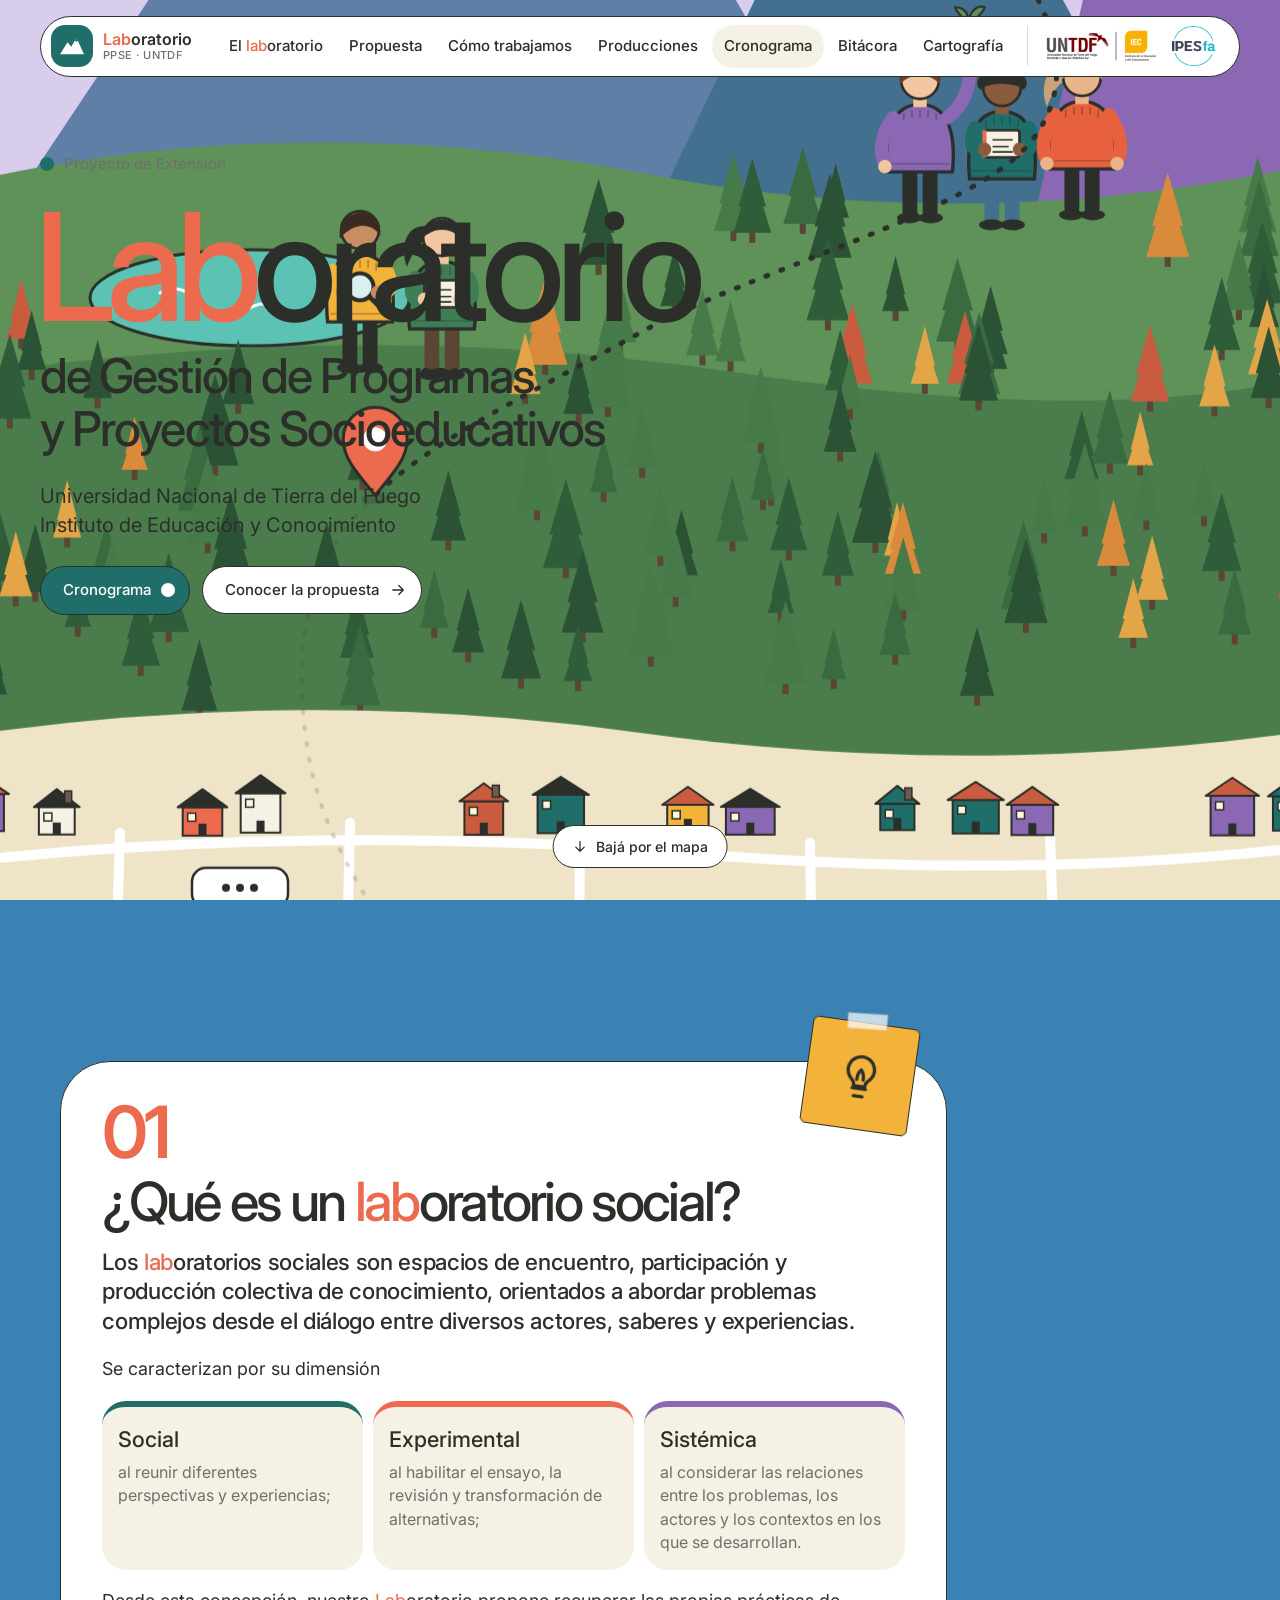
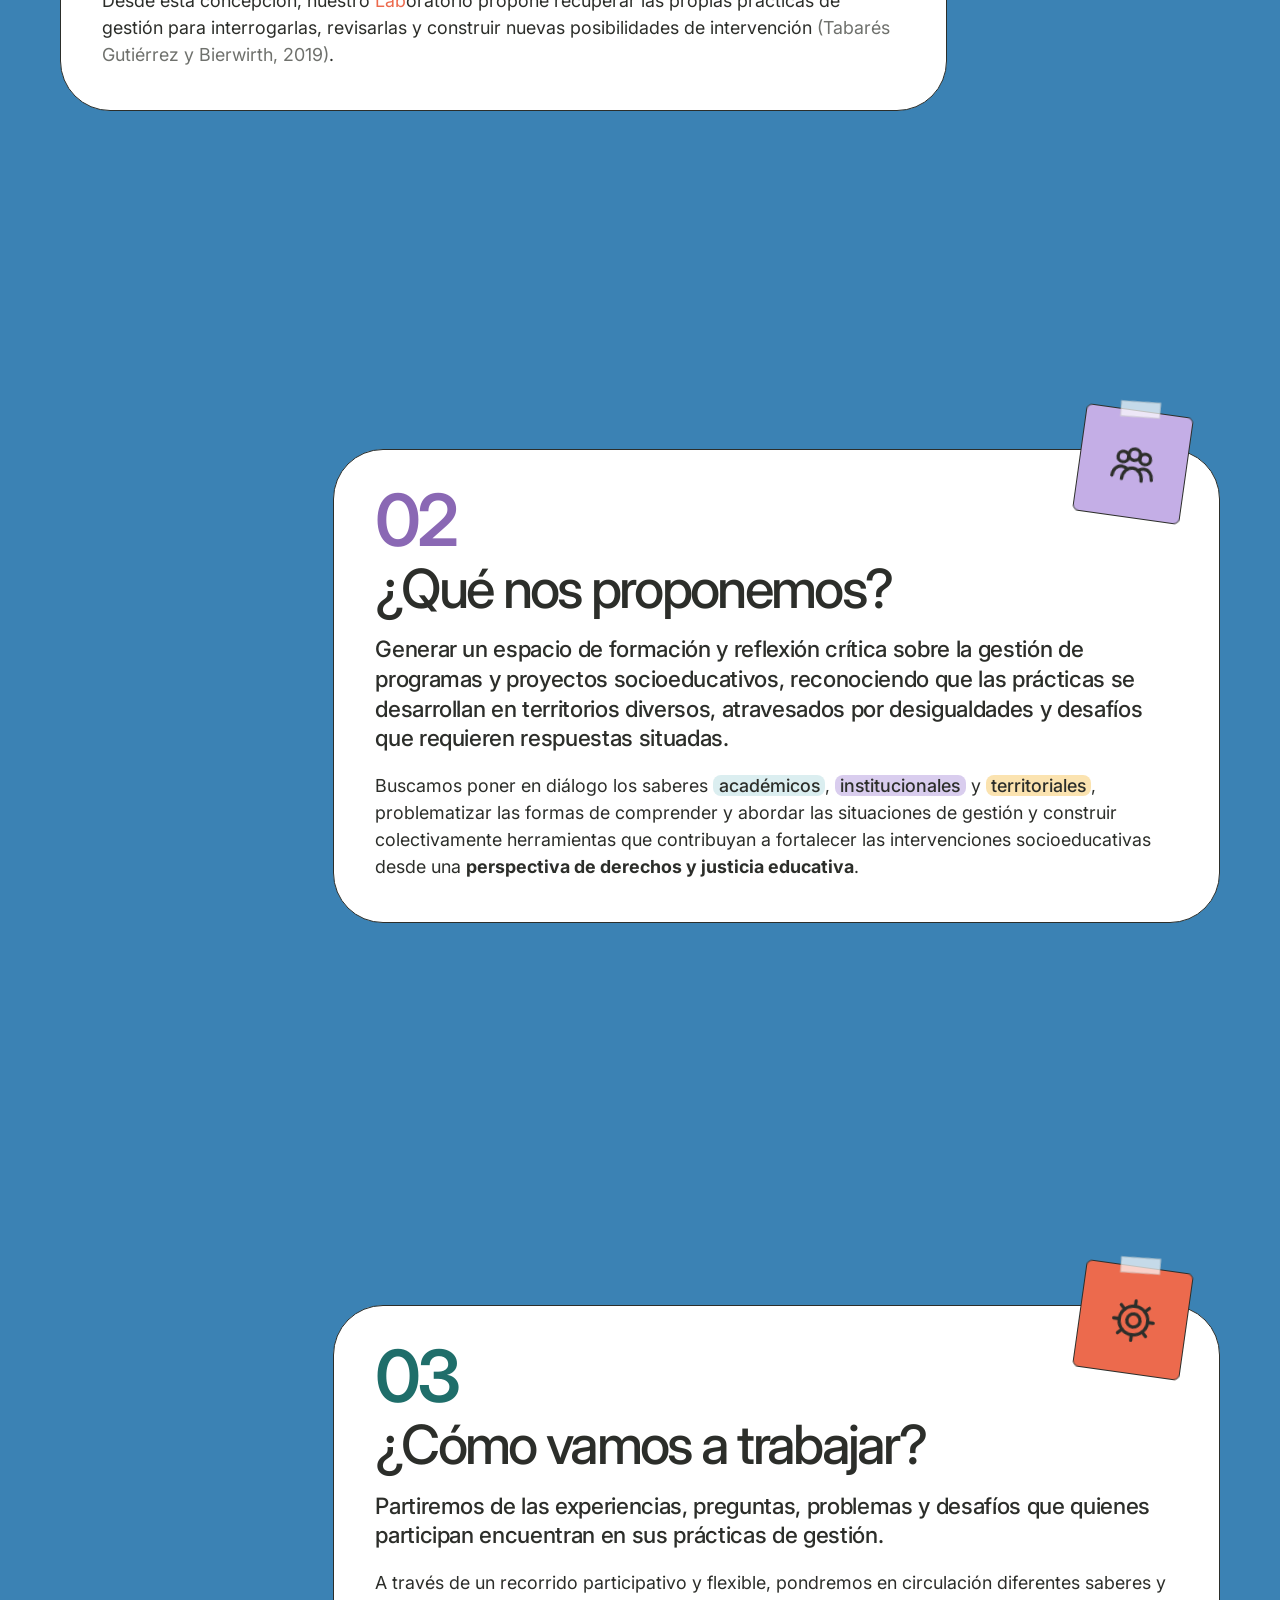
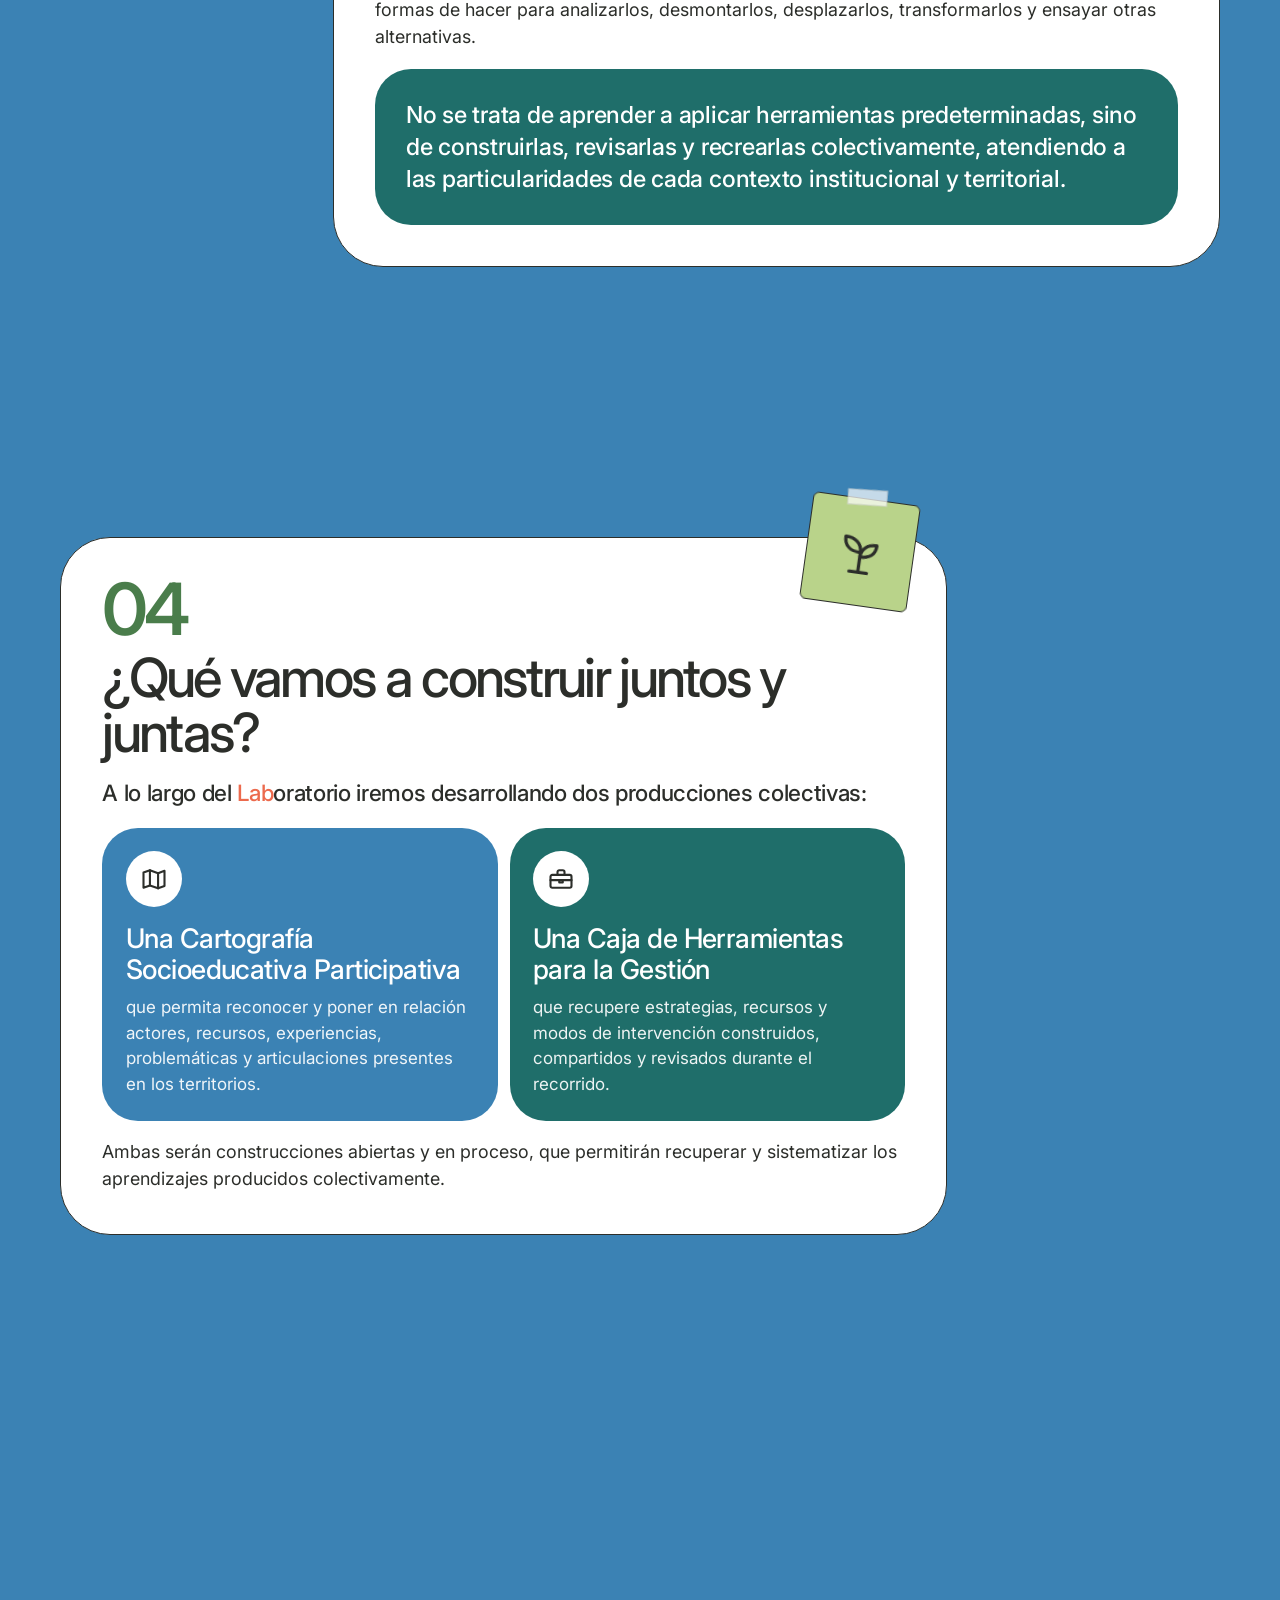
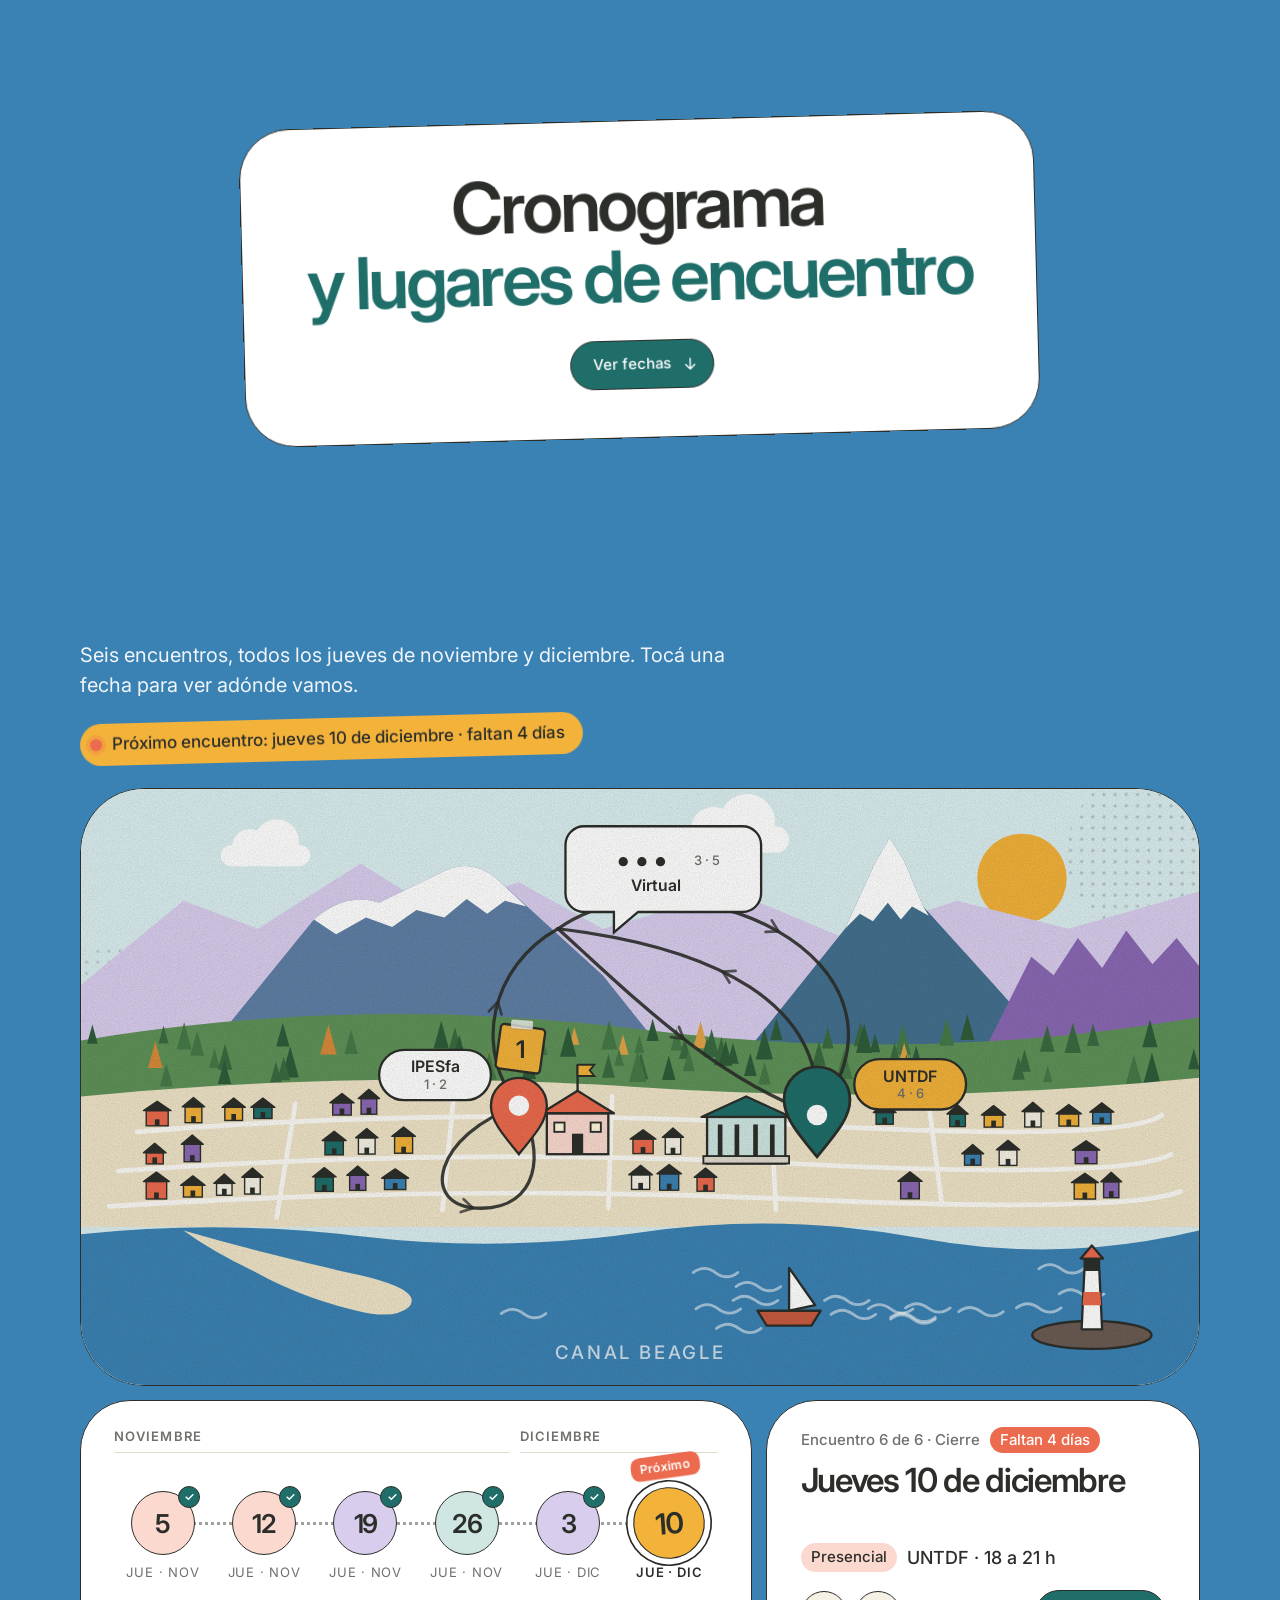
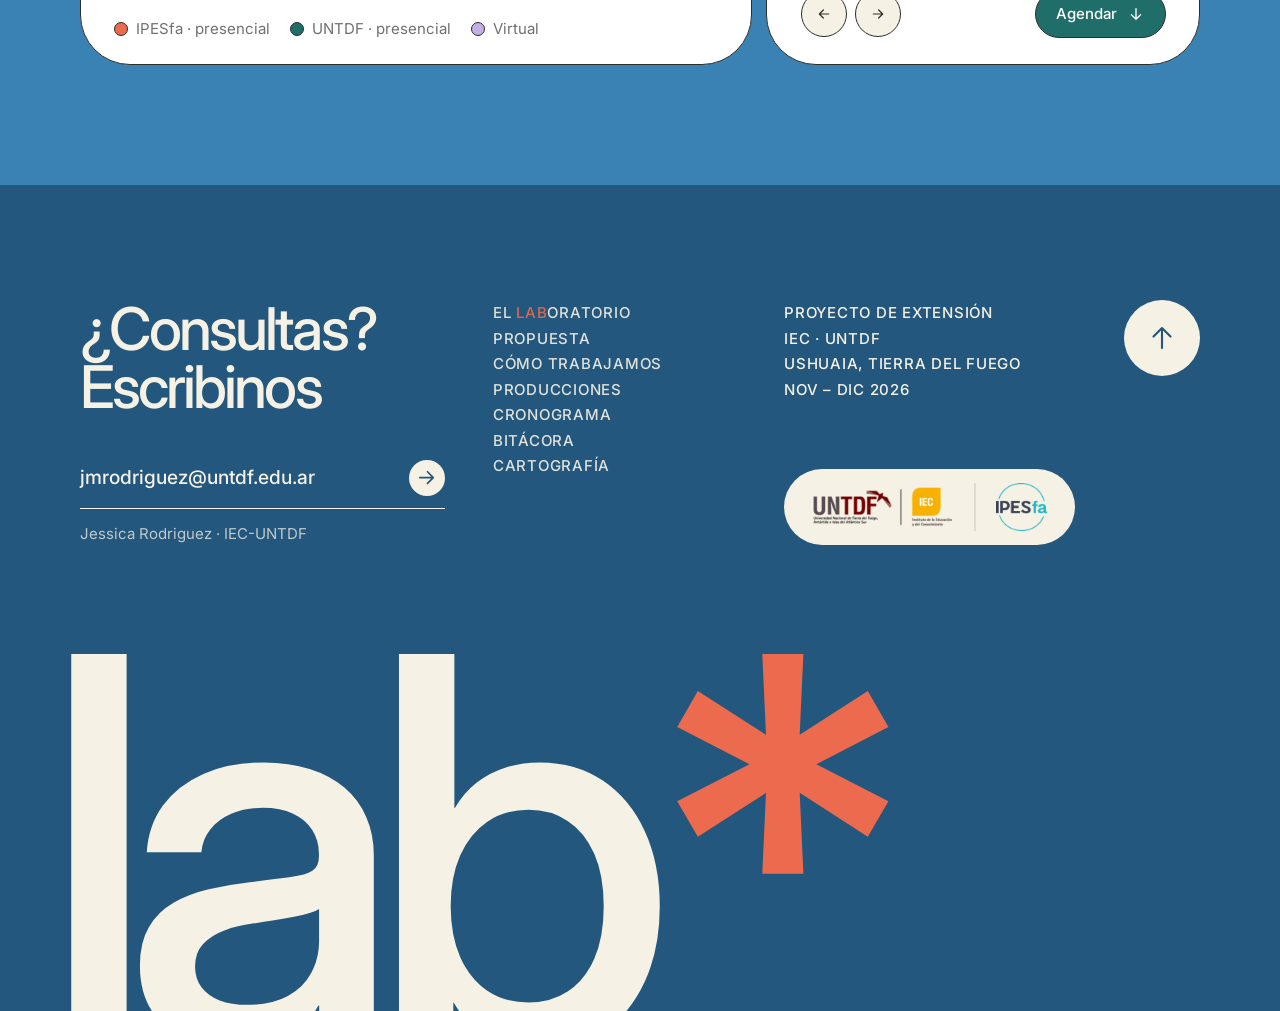
==== commit 42546c53: "Cartografía en su propia página y 2° capa con acceso restringido - Nueva pestaña "Cartografía" (cart" ====
--- a/index.html
+++ b/index.html
@@ -44,6 +44,7 @@
         <li><a href="#construir">Producciones</a></li>
         <li><a href="#cronograma">Cronograma</a></li>
         <li><a href="bitacora.html">Bitácora</a></li>
+        <li><a href="cartografia.html">Cartografía</a></li>
       </ul>
       <a class="nav__logo" href="#contacto" aria-label="UNTDF · Instituto de Educación y Conocimiento · IPESfa">
         <img src="assets/logo-untdf-iec.png" alt="" width="408" height="136">
@@ -505,6 +506,7 @@
         <li><a href="#construir">Producciones</a></li>
         <li><a href="#cronograma">Cronograma</a></li>
         <li><a href="bitacora.html">Bitácora</a></li>
+        <li><a href="cartografia.html">Cartografía</a></li>
       </ul>
 
       <div class="footer__org">
--- a/css/styles.css
+++ b/css/styles.css
@@ -124,13 +124,13 @@
 tspan.lab-mark { fill: var(--coral); }
 .brand__sub { font-weight: 500; font-size: 11px; color: var(--stone); letter-spacing: .04em; }
 .nav__links { display: flex; gap: 2px; list-style: none; margin: 0; padding: 0; }
-.nav__links a { display: block; white-space: nowrap; padding: 10px 16px; border-radius: var(--radius); font-size: var(--text-sm); font-weight: 500; text-decoration: none; }
+.nav__links a { display: block; white-space: nowrap; padding: 10px 12px; border-radius: var(--radius); font-size: var(--text-sm); font-weight: 500; text-decoration: none; }
 .nav__links a:hover, .nav__links a.is-active { background: var(--cream); }
 .nav__logo { display: flex; align-items: center; gap: 14px; padding: 0 14px 0 16px; border-left: 1.5px solid var(--sand); }
 .nav__logo img { height: 38px; width: auto; }
 .nav__logo .nav__logo-ipes { height: 40px; }
-@media (min-width: 901px) and (max-width: 1300px) { .nav__logo { display: none; } }
-@media (min-width: 901px) and (max-width: 1060px) { .nav__links a { padding: 10px 10px; } }
+/* el menú se ajusta solo (fitNav en el JS): primero sin logos, después desplegable */
+.nav.is-tight .nav__logo { display: none; }
 .nav__toggle {
   display: none; width: 44px; height: 44px; border-radius: 50%;
   background: var(--leaf); border: 1.5px solid var(--ink); cursor: pointer;
@@ -634,13 +634,23 @@
   .chapter--right { padding-left: var(--gutter); }
 }
 
-@media (max-width: 900px) {
+/* menú desplegable: en pantallas chicas, o cuando el JS mide que el menú en línea no entra */
+.nav.is-menu .nav__links {
+  display: none; position: absolute; top: calc(100% + 8px); left: 0; right: 0;
+  flex-direction: column; background: var(--white); border: 1.5px solid var(--ink); border-radius: 32px; padding: 10px;
+}
+.nav.is-menu .nav__links.is-open { display: flex; }
+.nav.is-menu .nav__toggle { display: flex; }
+@media (max-width: 1080px) {
   .nav__links {
     display: none; position: absolute; top: calc(100% + 8px); left: 0; right: 0;
     flex-direction: column; background: var(--white); border: 1.5px solid var(--ink); border-radius: 32px; padding: 10px;
   }
   .nav__links.is-open { display: flex; }
   .nav__toggle { display: flex; }
+}
+
+@media (max-width: 900px) {
   .products, .dims { grid-template-columns: 1fr; }
   .footer__top { grid-template-columns: 1fr 1fr; }
   .footer__contact { grid-column: 1 / -1; padding-right: 96px; }
